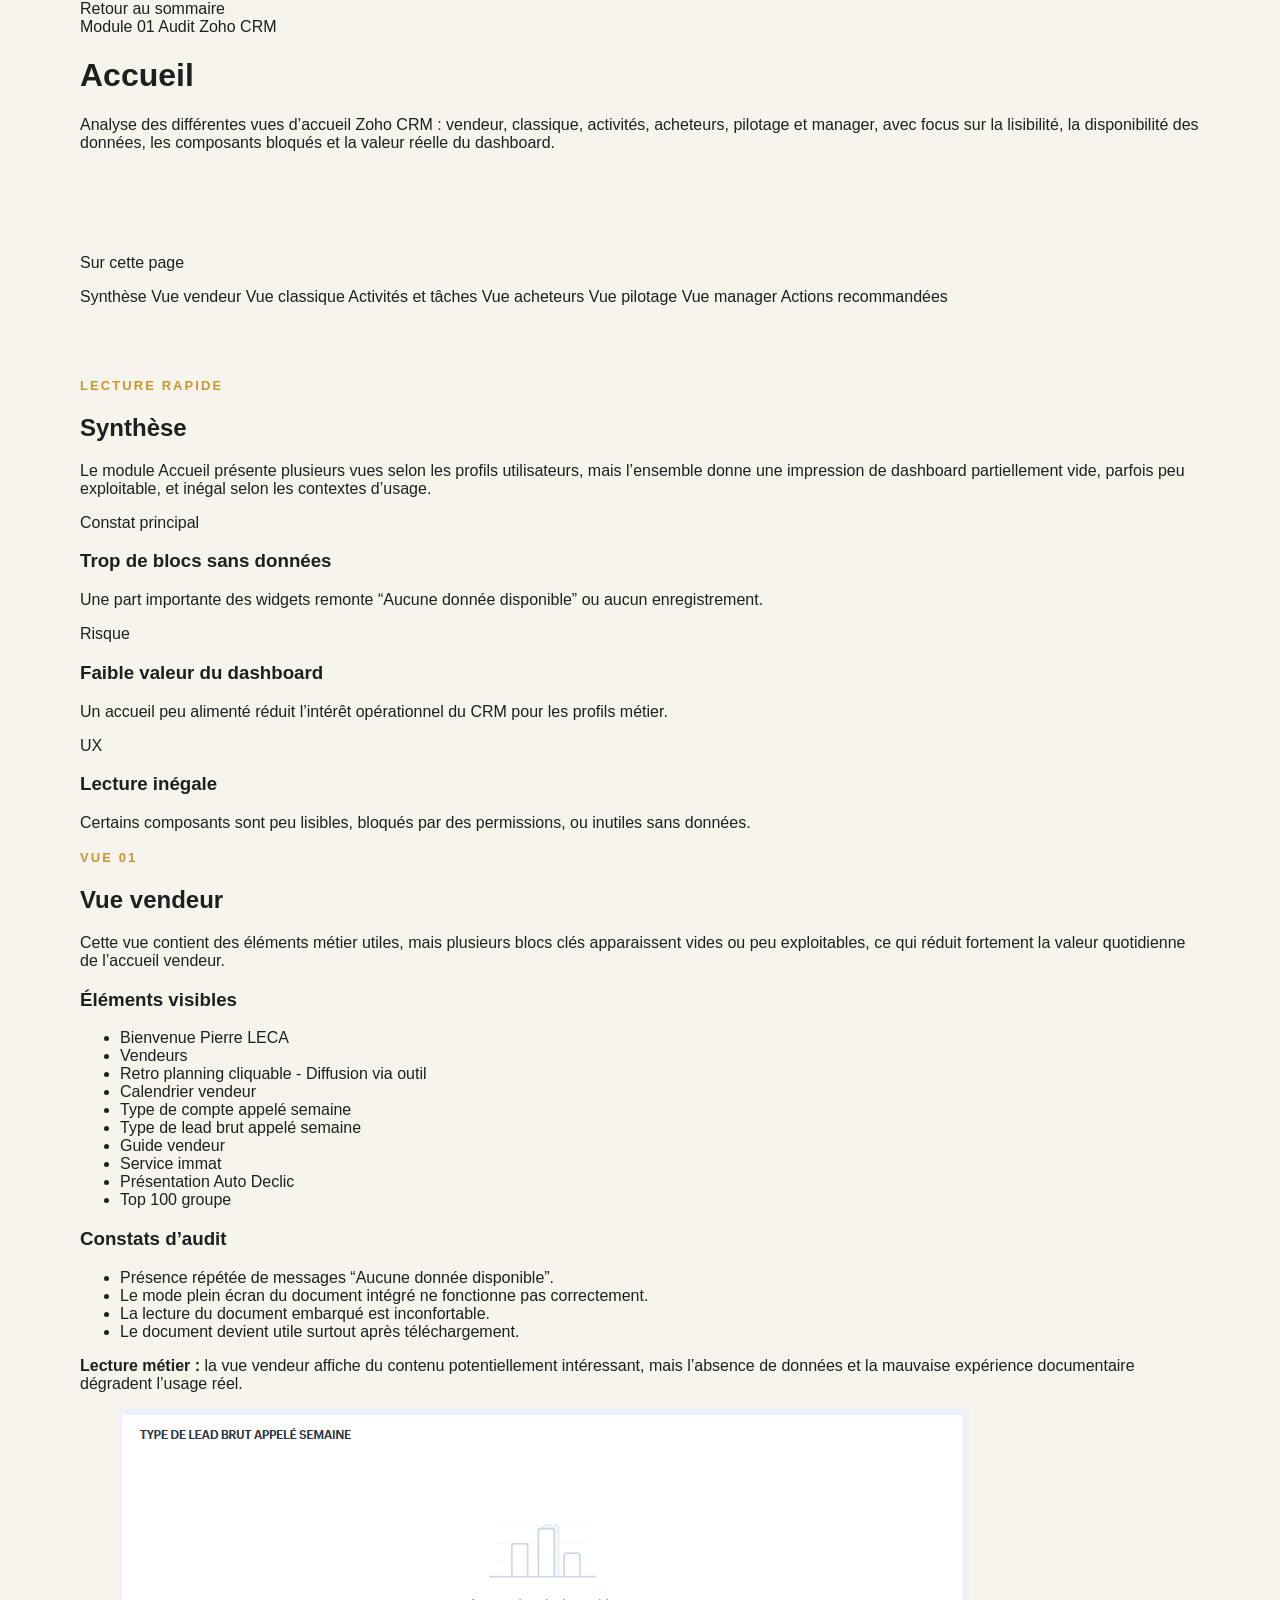
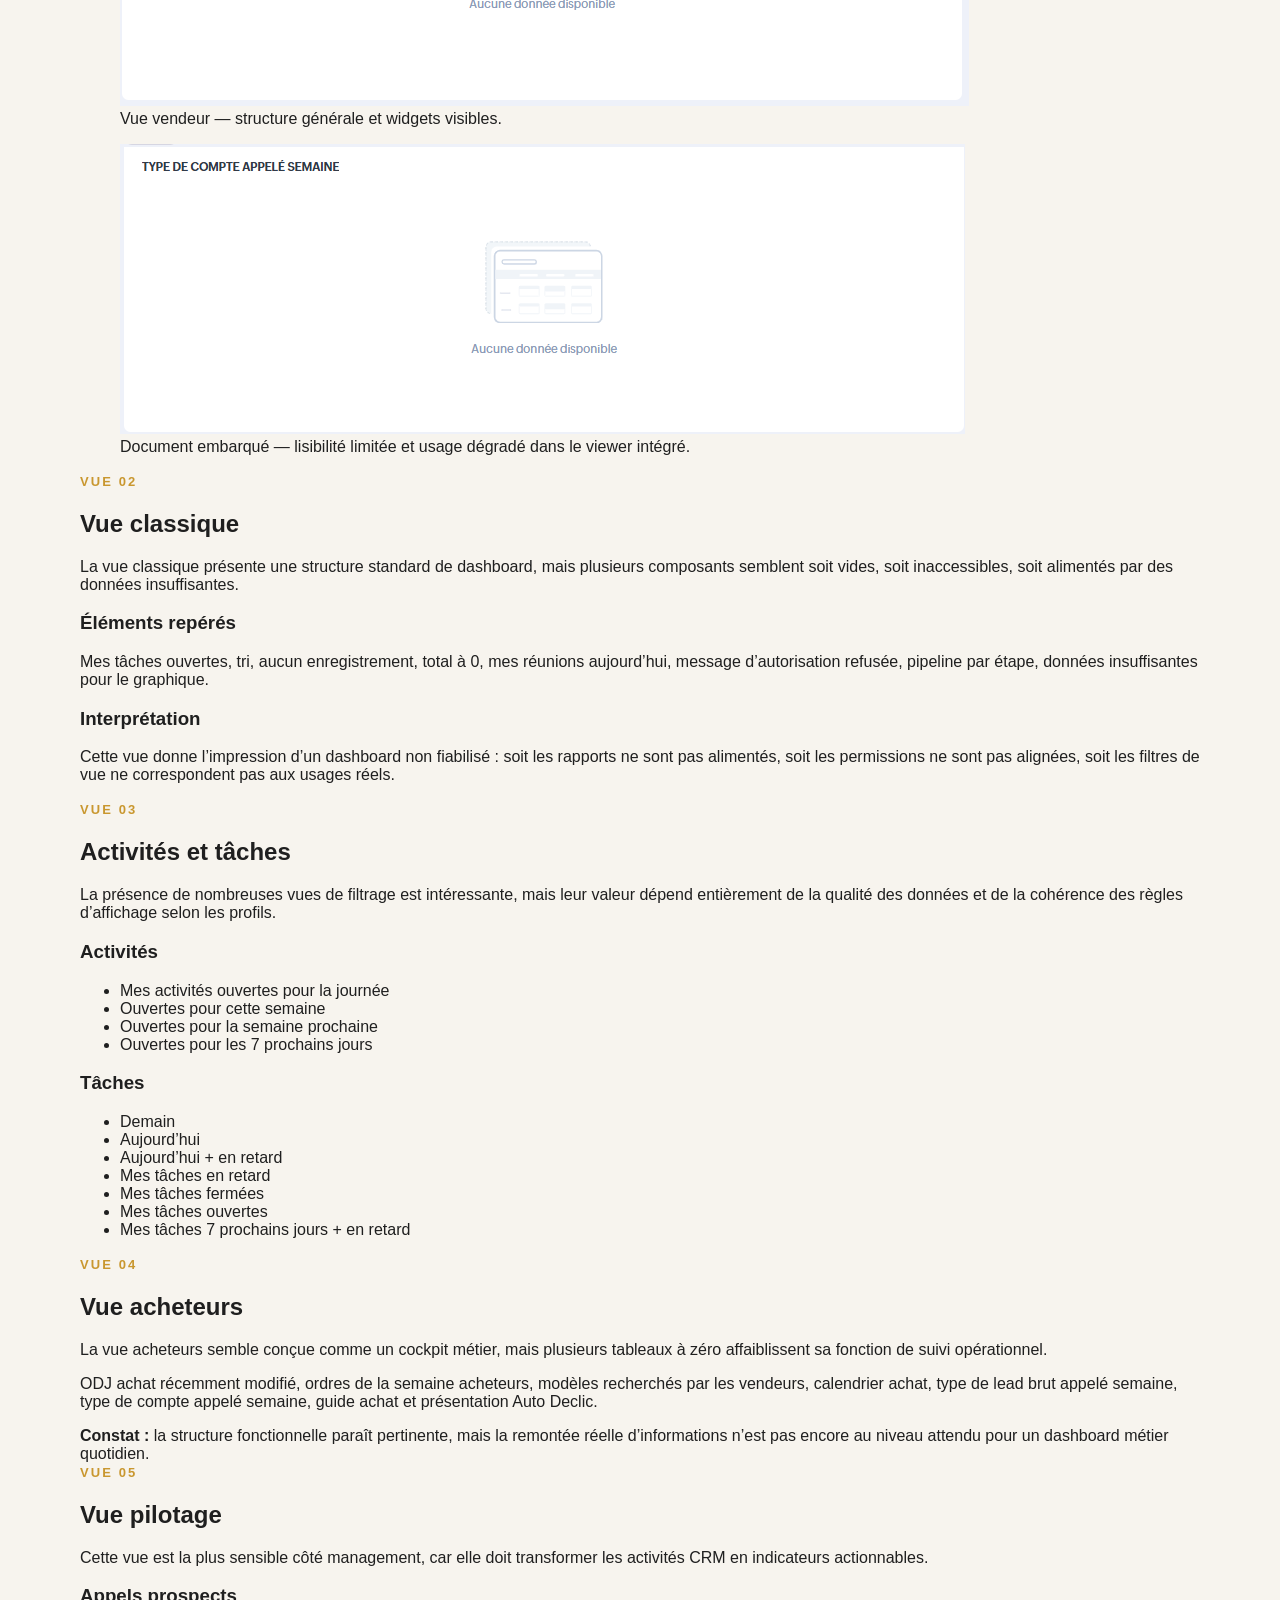
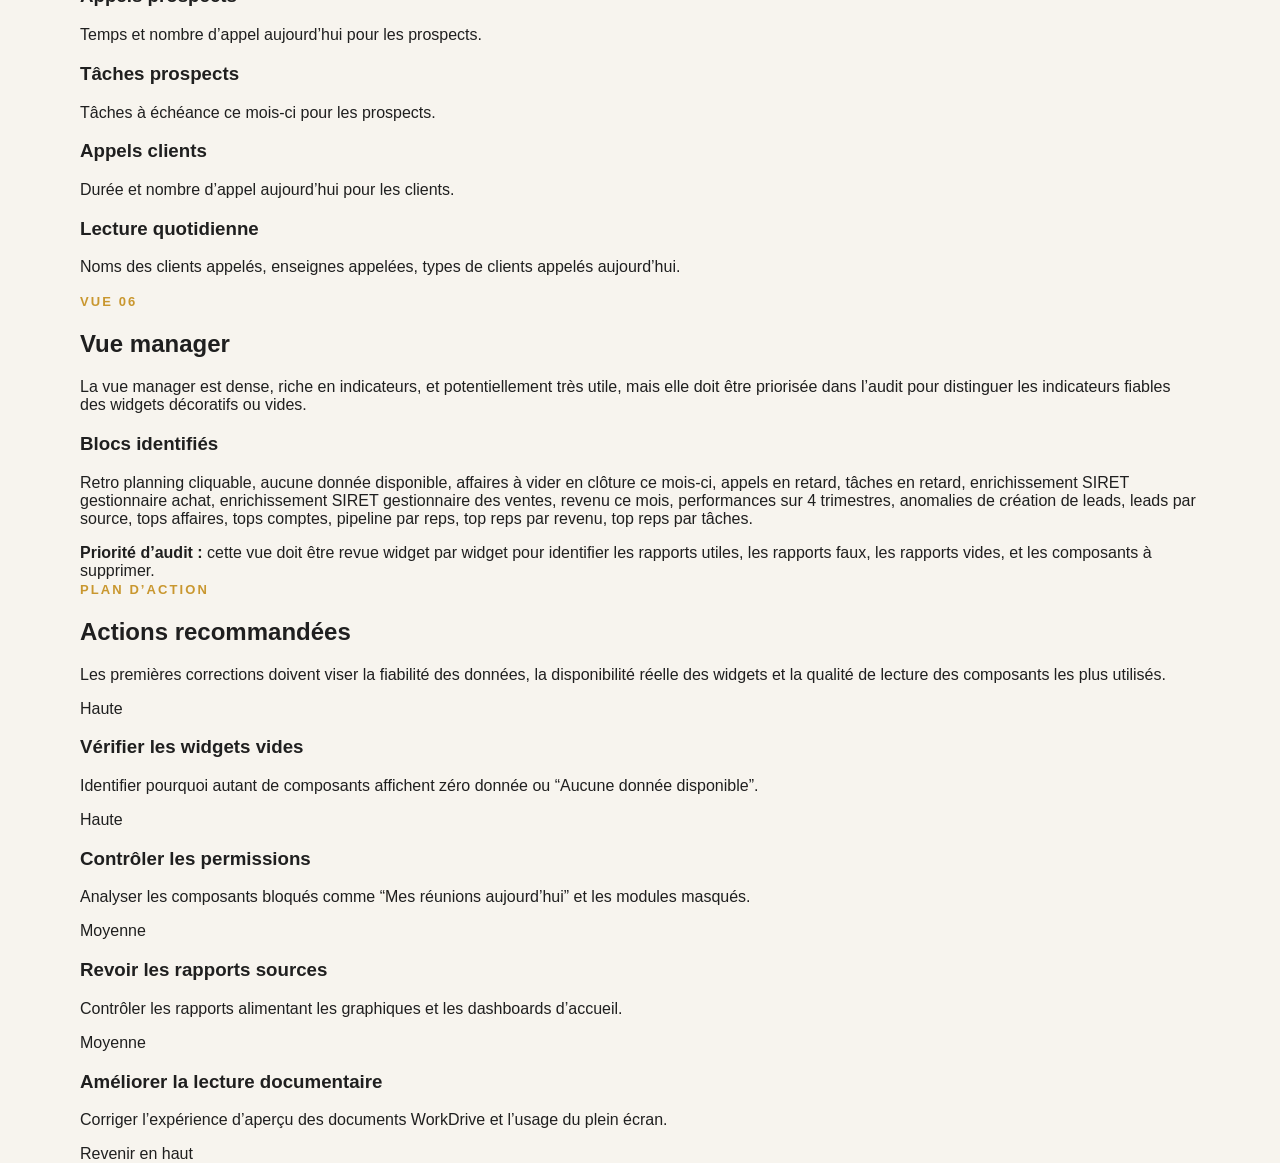
==== html/accueil.html @ df6ab7d1 "Audit-CRM AD 01-Acceuil" ====
<!DOCTYPE html>
<html lang="fr">
<head>
  <meta charset="UTF-8" />
  <meta name="viewport" content="width=device-width, initial-scale=1.0" />
  <title>Accueil - Audit CRM Auto Declic</title>

  <link rel="preconnect" href="https://fonts.googleapis.com">
  <link rel="preconnect" href="https://fonts.gstatic.com" crossorigin>
  <link href="https://fonts.googleapis.com/css2?family=Manrope:wght@400;500;600;700;800&family=Cormorant+Garamond:wght@500;600;700&display=swap" rel="stylesheet">

  <link rel="stylesheet" href="../style.css" />
</head>
<body class="page-audit">
  <header class="report-hero" id="top">
    <div class="report-hero__glow"></div>
    <div class="container report-hero__inner">
      <a class="back-pill" href="../index.html">Retour au sommaire</a>

      <div class="report-hero__meta">
        <span class="report-tag">Module 01</span>
        <span class="report-tag report-tag--soft">Audit Zoho CRM</span>
      </div>

      <h1>Accueil</h1>
      <p class="report-lead">
        Analyse des différentes vues d’accueil Zoho CRM : vendeur, classique, activités, acheteurs, pilotage et manager,
        avec focus sur la lisibilité, la disponibilité des données, les composants bloqués et la valeur réelle du dashboard.
      </p>
    </div>
  </header>

  <main class="container report-layout">
    <aside class="toc">
      <div class="toc-card">
        <p class="toc-label">Sur cette page</p>
        <nav class="toc-links">
          <a href="#synthese">Synthèse</a>
          <a href="#vendeur">Vue vendeur</a>
          <a href="#classique">Vue classique</a>
          <a href="#activites">Activités et tâches</a>
          <a href="#acheteurs">Vue acheteurs</a>
          <a href="#pilotage">Vue pilotage</a>
          <a href="#manager">Vue manager</a>
          <a href="#actions">Actions recommandées</a>
        </nav>
      </div>
    </aside>

    <section class="report-content">
      <section id="synthese" class="report-section">
        <div class="section-intro">
          <span class="section-kicker">Lecture rapide</span>
          <h2>Synthèse</h2>
          <p>
            Le module Accueil présente plusieurs vues selon les profils utilisateurs, mais l’ensemble donne une impression
            de dashboard partiellement vide, parfois peu exploitable, et inégal selon les contextes d’usage.
          </p>
        </div>

        <div class="summary-grid">
          <article class="summary-card">
            <span class="summary-card__label">Constat principal</span>
            <h3>Trop de blocs sans données</h3>
            <p>Une part importante des widgets remonte “Aucune donnée disponible” ou aucun enregistrement.</p>
          </article>

          <article class="summary-card">
            <span class="summary-card__label">Risque</span>
            <h3>Faible valeur du dashboard</h3>
            <p>Un accueil peu alimenté réduit l’intérêt opérationnel du CRM pour les profils métier.</p>
          </article>

          <article class="summary-card">
            <span class="summary-card__label">UX</span>
            <h3>Lecture inégale</h3>
            <p>Certains composants sont peu lisibles, bloqués par des permissions, ou inutiles sans données.</p>
          </article>
        </div>
      </section>

      <section id="vendeur" class="report-section">
        <div class="section-intro">
          <span class="section-kicker">Vue 01</span>
          <h2>Vue vendeur</h2>
          <p>
            Cette vue contient des éléments métier utiles, mais plusieurs blocs clés apparaissent vides ou peu exploitables,
            ce qui réduit fortement la valeur quotidienne de l’accueil vendeur.
          </p>
        </div>

        <div class="editorial-grid">
          <article class="info-card">
            <h3>Éléments visibles</h3>
            <ul class="clean-list">
              <li>Bienvenue Pierre LECA</li>
              <li>Vendeurs</li>
              <li>Retro planning cliquable - Diffusion via outil</li>
              <li>Calendrier vendeur</li>
              <li>Type de compte appelé semaine</li>
              <li>Type de lead brut appelé semaine</li>
              <li>Guide vendeur</li>
              <li>Service immat</li>
              <li>Présentation Auto Declic</li>
              <li>Top 100 groupe</li>
            </ul>
          </article>

          <article class="info-card">
            <h3>Constats d’audit</h3>
            <ul class="clean-list">
              <li>Présence répétée de messages “Aucune donnée disponible”.</li>
              <li>Le mode plein écran du document intégré ne fonctionne pas correctement.</li>
              <li>La lecture du document embarqué est inconfortable.</li>
              <li>Le document devient utile surtout après téléchargement.</li>
            </ul>
          </article>
        </div>

        <div class="insight-card insight-card--warning">
          <strong>Lecture métier :</strong> la vue vendeur affiche du contenu potentiellement intéressant,
          mais l’absence de données et la mauvaise expérience documentaire dégradent l’usage réel.
        </div>

        <div class="capture-strip">
          <figure class="capture-large">
            <img src="../images/01-accueil/1.png" alt="Capture de la vue vendeur dans l'accueil Zoho CRM" />
            <figcaption>Vue vendeur — structure générale et widgets visibles.</figcaption>
          </figure>

          <figure class="capture-large">
            <img src="../images/01-accueil/2.png" alt="Capture du guide vendeur intégré dans l'accueil Zoho CRM" />
            <figcaption>Document embarqué — lisibilité limitée et usage dégradé dans le viewer intégré.</figcaption>
          </figure>
        </div>
      </section>

      <section id="classique" class="report-section">
        <div class="section-intro">
          <span class="section-kicker">Vue 02</span>
          <h2>Vue classique</h2>
          <p>
            La vue classique présente une structure standard de dashboard, mais plusieurs composants semblent soit vides,
            soit inaccessibles, soit alimentés par des données insuffisantes.
          </p>
        </div>

        <div class="two-column-notes">
          <article class="note-panel">
            <h3>Éléments repérés</h3>
            <p>
              Mes tâches ouvertes, tri, aucun enregistrement, total à 0, mes réunions aujourd’hui,
              message d’autorisation refusée, pipeline par étape, données insuffisantes pour le graphique.
            </p>
          </article>

          <article class="note-panel">
            <h3>Interprétation</h3>
            <p>
              Cette vue donne l’impression d’un dashboard non fiabilisé : soit les rapports ne sont pas alimentés,
              soit les permissions ne sont pas alignées, soit les filtres de vue ne correspondent pas aux usages réels.
            </p>
          </article>
        </div>
      </section>

      <section id="activites" class="report-section">
        <div class="section-intro">
          <span class="section-kicker">Vue 03</span>
          <h2>Activités et tâches</h2>
          <p>
            La présence de nombreuses vues de filtrage est intéressante, mais leur valeur dépend entièrement de la qualité
            des données et de la cohérence des règles d’affichage selon les profils.
          </p>
        </div>

        <div class="editorial-grid">
          <article class="info-card">
            <h3>Activités</h3>
            <ul class="clean-list">
              <li>Mes activités ouvertes pour la journée</li>
              <li>Ouvertes pour cette semaine</li>
              <li>Ouvertes pour la semaine prochaine</li>
              <li>Ouvertes pour les 7 prochains jours</li>
            </ul>
          </article>

          <article class="info-card">
            <h3>Tâches</h3>
            <ul class="clean-list">
              <li>Demain</li>
              <li>Aujourd’hui</li>
              <li>Aujourd’hui + en retard</li>
              <li>Mes tâches en retard</li>
              <li>Mes tâches fermées</li>
              <li>Mes tâches ouvertes</li>
              <li>Mes tâches 7 prochains jours + en retard</li>
            </ul>
          </article>
        </div>
      </section>

      <section id="acheteurs" class="report-section">
        <div class="section-intro">
          <span class="section-kicker">Vue 04</span>
          <h2>Vue acheteurs</h2>
          <p>
            La vue acheteurs semble conçue comme un cockpit métier, mais plusieurs tableaux à zéro affaiblissent
            sa fonction de suivi opérationnel.
          </p>
        </div>

        <div class="quote-box">
          <p>
            ODJ achat récemment modifié, ordres de la semaine acheteurs, modèles recherchés par les vendeurs,
            calendrier achat, type de lead brut appelé semaine, type de compte appelé semaine,
            guide achat et présentation Auto Declic.
          </p>
        </div>

        <div class="insight-card">
          <strong>Constat :</strong> la structure fonctionnelle paraît pertinente, mais la remontée réelle
          d’informations n’est pas encore au niveau attendu pour un dashboard métier quotidien.
        </div>
      </section>

      <section id="pilotage" class="report-section">
        <div class="section-intro">
          <span class="section-kicker">Vue 05</span>
          <h2>Vue pilotage</h2>
          <p>
            Cette vue est la plus sensible côté management, car elle doit transformer les activités CRM en indicateurs actionnables.
          </p>
        </div>

        <div class="timeline-list">
          <div class="timeline-item">
            <h3>Appels prospects</h3>
            <p>Temps et nombre d’appel aujourd’hui pour les prospects.</p>
          </div>
          <div class="timeline-item">
            <h3>Tâches prospects</h3>
            <p>Tâches à échéance ce mois-ci pour les prospects.</p>
          </div>
          <div class="timeline-item">
            <h3>Appels clients</h3>
            <p>Durée et nombre d’appel aujourd’hui pour les clients.</p>
          </div>
          <div class="timeline-item">
            <h3>Lecture quotidienne</h3>
            <p>Noms des clients appelés, enseignes appelées, types de clients appelés aujourd’hui.</p>
          </div>
        </div>
      </section>

      <section id="manager" class="report-section">
        <div class="section-intro">
          <span class="section-kicker">Vue 06</span>
          <h2>Vue manager</h2>
          <p>
            La vue manager est dense, riche en indicateurs, et potentiellement très utile, mais elle doit être priorisée
            dans l’audit pour distinguer les indicateurs fiables des widgets décoratifs ou vides.
          </p>
        </div>

        <div class="long-card">
          <h3>Blocs identifiés</h3>
          <p>
            Retro planning cliquable, aucune donnée disponible, affaires à vider en clôture ce mois-ci, appels en retard,
            tâches en retard, enrichissement SIRET gestionnaire achat, enrichissement SIRET gestionnaire des ventes,
            revenu ce mois, performances sur 4 trimestres, anomalies de création de leads, leads par source,
            tops affaires, tops comptes, pipeline par reps, top reps par revenu, top reps par tâches.
          </p>
        </div>

        <div class="insight-card insight-card--accent">
          <strong>Priorité d’audit :</strong> cette vue doit être revue widget par widget pour identifier
          les rapports utiles, les rapports faux, les rapports vides, et les composants à supprimer.
        </div>
      </section>

      <section id="actions" class="report-section report-section--final">
        <div class="section-intro">
          <span class="section-kicker">Plan d’action</span>
          <h2>Actions recommandées</h2>
          <p>
            Les premières corrections doivent viser la fiabilité des données, la disponibilité réelle des widgets
            et la qualité de lecture des composants les plus utilisés.
          </p>
        </div>

        <div class="actions-grid">
          <article class="action-card action-card--high">
            <span class="priority-badge">Haute</span>
            <h3>Vérifier les widgets vides</h3>
            <p>Identifier pourquoi autant de composants affichent zéro donnée ou “Aucune donnée disponible”.</p>
          </article>

          <article class="action-card action-card--high">
            <span class="priority-badge">Haute</span>
            <h3>Contrôler les permissions</h3>
            <p>Analyser les composants bloqués comme “Mes réunions aujourd’hui” et les modules masqués.</p>
          </article>

          <article class="action-card action-card--medium">
            <span class="priority-badge">Moyenne</span>
            <h3>Revoir les rapports sources</h3>
            <p>Contrôler les rapports alimentant les graphiques et les dashboards d’accueil.</p>
          </article>

          <article class="action-card action-card--medium">
            <span class="priority-badge">Moyenne</span>
            <h3>Améliorer la lecture documentaire</h3>
            <p>Corriger l’expérience d’aperçu des documents WorkDrive et l’usage du plein écran.</p>
          </article>
        </div>

        <a class="back-to-top" href="#top">Revenir en haut</a>
      </section>
    </section>
  </main>
</body>
</html>
---- style.css ----
:root {
  --bg: #f7f4ee;
  --surface: #fffdf8;
  --surface-2: #f2ede4;
  --text: #1f1f1f;
  --muted: #6e6a61;
  --border: #e6dcc8;
  --primary: #e8b54b;
  --primary-dark: #c9972f;
  --shadow: 0 10px 30px rgba(0, 0, 0, 0.08);
  --radius: 20px;
}

* {
  box-sizing: border-box;
}

html {
  scroll-behavior: smooth;
}

body {
  margin: 0;
  font-family: Arial, sans-serif;
  background: var(--bg);
  color: var(--text);
}

a {
  color: inherit;
  text-decoration: none;
}

.container {
  width: min(1120px, calc(100% - 40px));
  margin: 0 auto;
}

.hero {
  position: relative;
  background: linear-gradient(135deg, #f0c35d 0%, #dfa437 100%);
  color: #fff;
  padding: 90px 0 70px;
  overflow: hidden;
}

.hero-overlay {
  position: absolute;
  inset: 0;
  background: radial-gradient(circle at top right, rgba(255,255,255,0.18), transparent 30%);
}

.hero-content {
  position: relative;
  z-index: 2;
  text-align: center;
}

.brand-logo {
  width: 120px;
  max-width: 100%;
  margin: 0 auto 20px;
}

.eyebrow {
  margin: 0 0 10px;
  font-size: 14px;
  letter-spacing: 0.18em;
  text-transform: uppercase;
  opacity: 0.9;
}

.hero h1 {
  margin: 0;
  font-size: clamp(32px, 5vw, 56px);
  line-height: 1.1;
}

.hero-text {
  max-width: 700px;
  margin: 18px auto 0;
  font-size: 18px;
  line-height: 1.7;
  color: rgba(255, 255, 255, 0.95);
}

.hero-button {
  display: inline-block;
  margin-top: 28px;
  background: #fff;
  color: #1f1f1f;
  padding: 14px 24px;
  border-radius: 999px;
  font-weight: 700;
  box-shadow: var(--shadow);
}

.toc {
  padding: 70px 0;
}

.section-heading {
  margin-bottom: 28px;
}

.section-kicker {
  margin: 0 0 8px;
  color: var(--primary-dark);
  text-transform: uppercase;
  letter-spacing: 0.16em;
  font-size: 13px;
  font-weight: 700;
}

.section-heading h2 {
  margin: 0;
  font-size: 34px;
}

.card-grid {
  display: grid;
  grid-template-columns: repeat(auto-fit, minmax(240px, 1fr));
  gap: 20px;
}

.audit-card {
  background: var(--surface);
  border: 1px solid var(--border);
  border-radius: var(--radius);
  padding: 24px;
  box-shadow: var(--shadow);
  transition: transform 0.2s ease, box-shadow 0.2s ease;
}

.audit-card:hover {
  transform: translateY(-4px);
  box-shadow: 0 18px 35px rgba(0, 0, 0, 0.1);
}

.audit-number {
  display: inline-block;
  margin-bottom: 14px;
  color: var(--primary-dark);
  font-size: 13px;
  font-weight: 700;
  letter-spacing: 0.14em;
}

.audit-card h3 {
  margin: 0 0 10px;
  font-size: 22px;
}

.audit-card p {
  margin: 0;
  color: var(--muted);
  line-height: 1.7;
}

.site-footer {
  background: #efb342;
  color: #1c1c1c;
  padding: 60px 0 50px;
  margin-top: 30px;
}

.footer-top {
  text-align: center;
  margin-bottom: 30px;
}

.footer-top h2 {
  margin: 0 0 14px;
  font-size: clamp(34px, 7vw, 72px);
  line-height: 1;
  color: rgba(255, 255, 255, 0.75);
}

.footer-slogan {
  display: flex;
  justify-content: center;
  gap: 24px;
  flex-wrap: wrap;
  font-size: 18px;
  font-weight: 700;
}

.footer-grid {
  display: grid;
  grid-template-columns: repeat(auto-fit, minmax(220px, 1fr));
  gap: 24px;
  align-items: start;
}

.footer-block {
  background: rgba(255, 255, 255, 0.2);
  padding: 22px;
  border-radius: 18px;
  backdrop-filter: blur(6px);
}

.footer-block h3 {
  margin-top: 0;
  margin-bottom: 12px;
  font-size: 22px;
}

.footer-block p {
  margin: 8px 0;
  line-height: 1.7;
}

.footer-block a:hover,
.hero-button:hover {
  opacity: 0.85;
}

@media (max-width: 640px) {
  .hero {
    padding: 70px 0 60px;
  }

  .hero-text {
    font-size: 16px;
  }

  .section-heading h2 {
    font-size: 28px;
  }
}
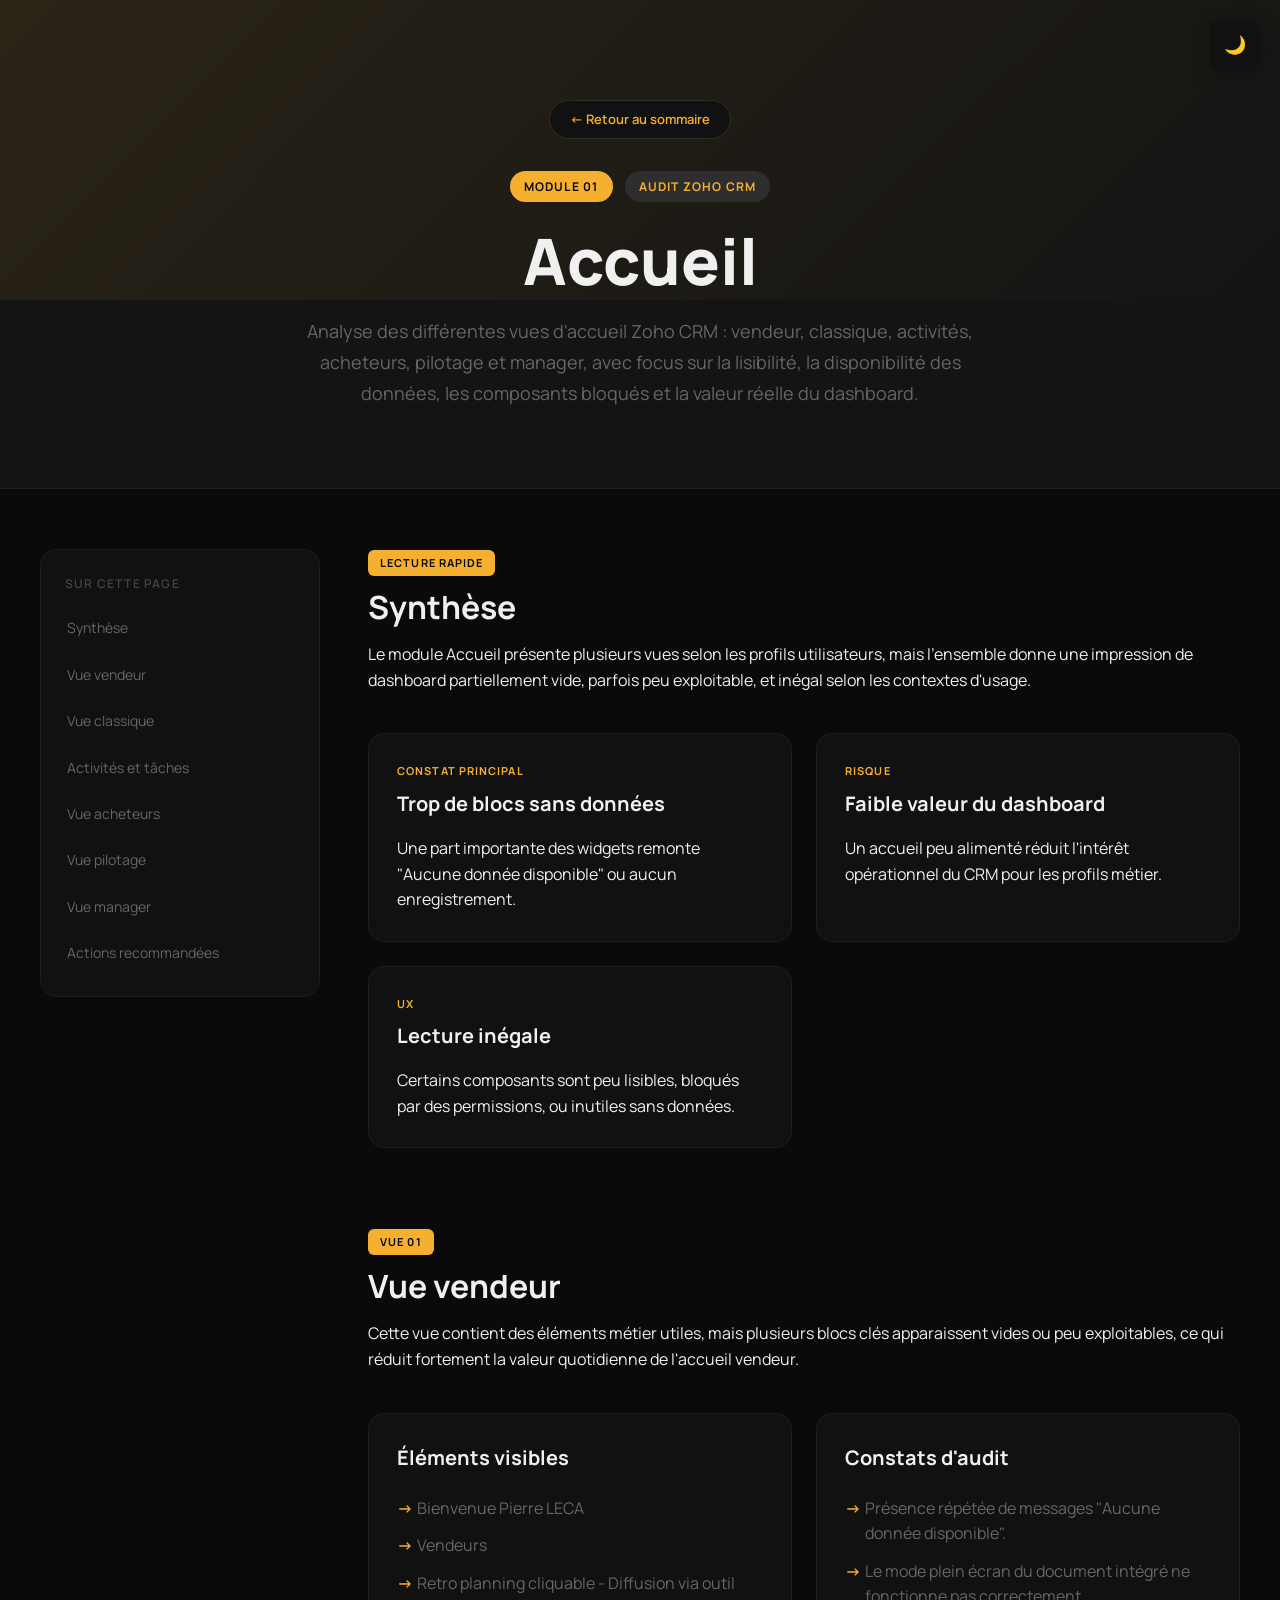
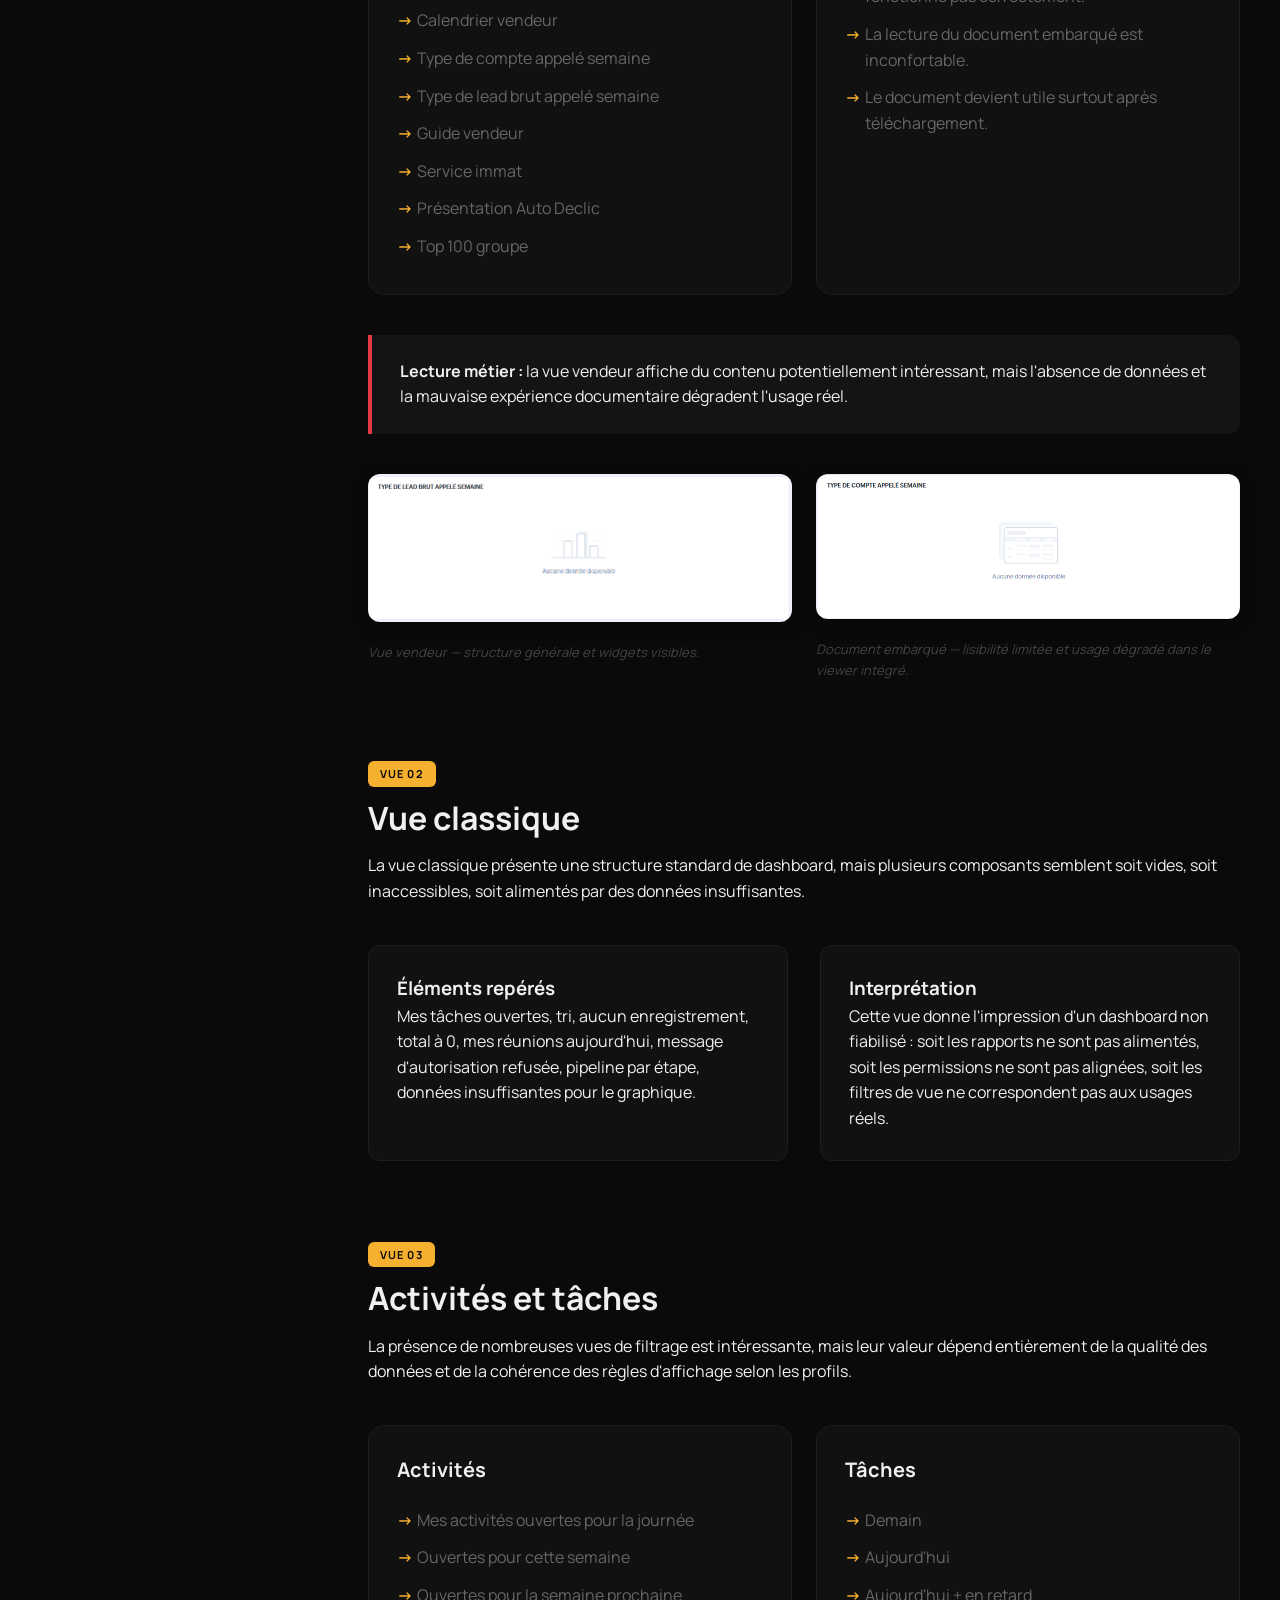
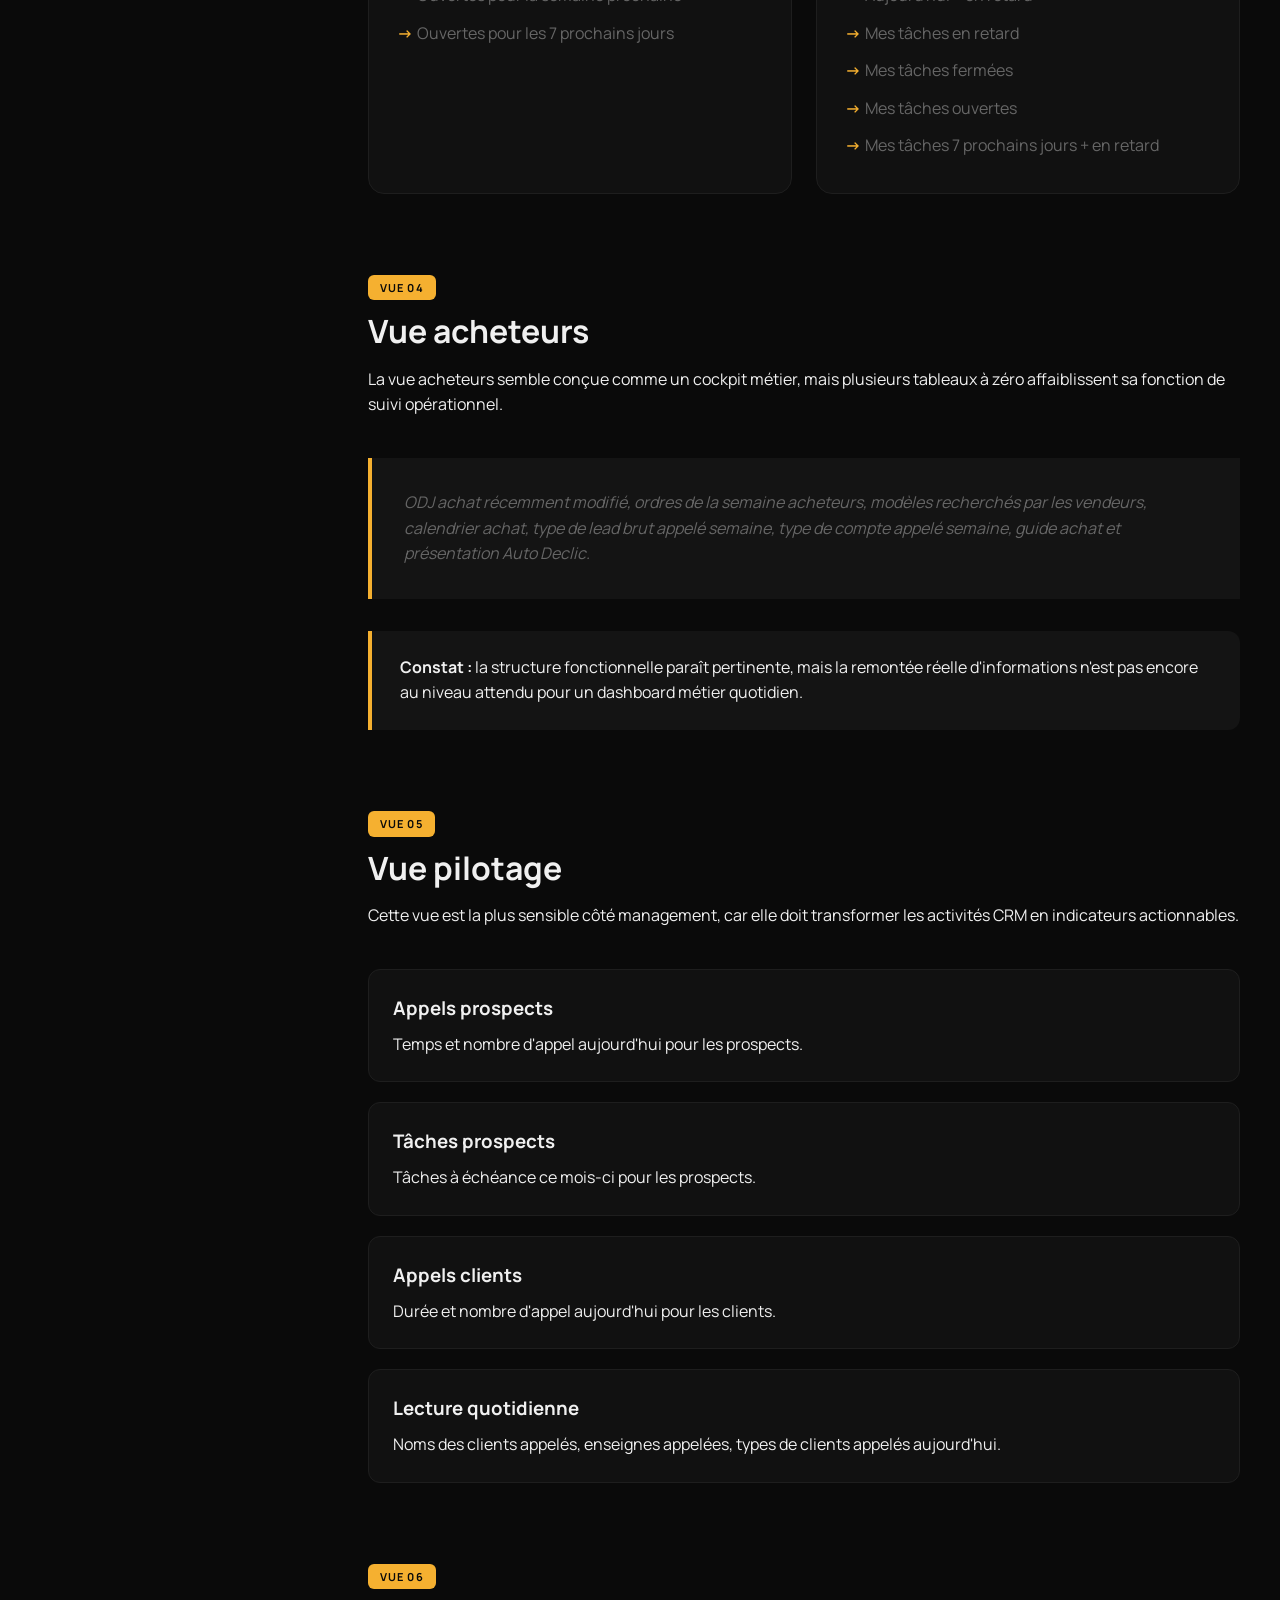
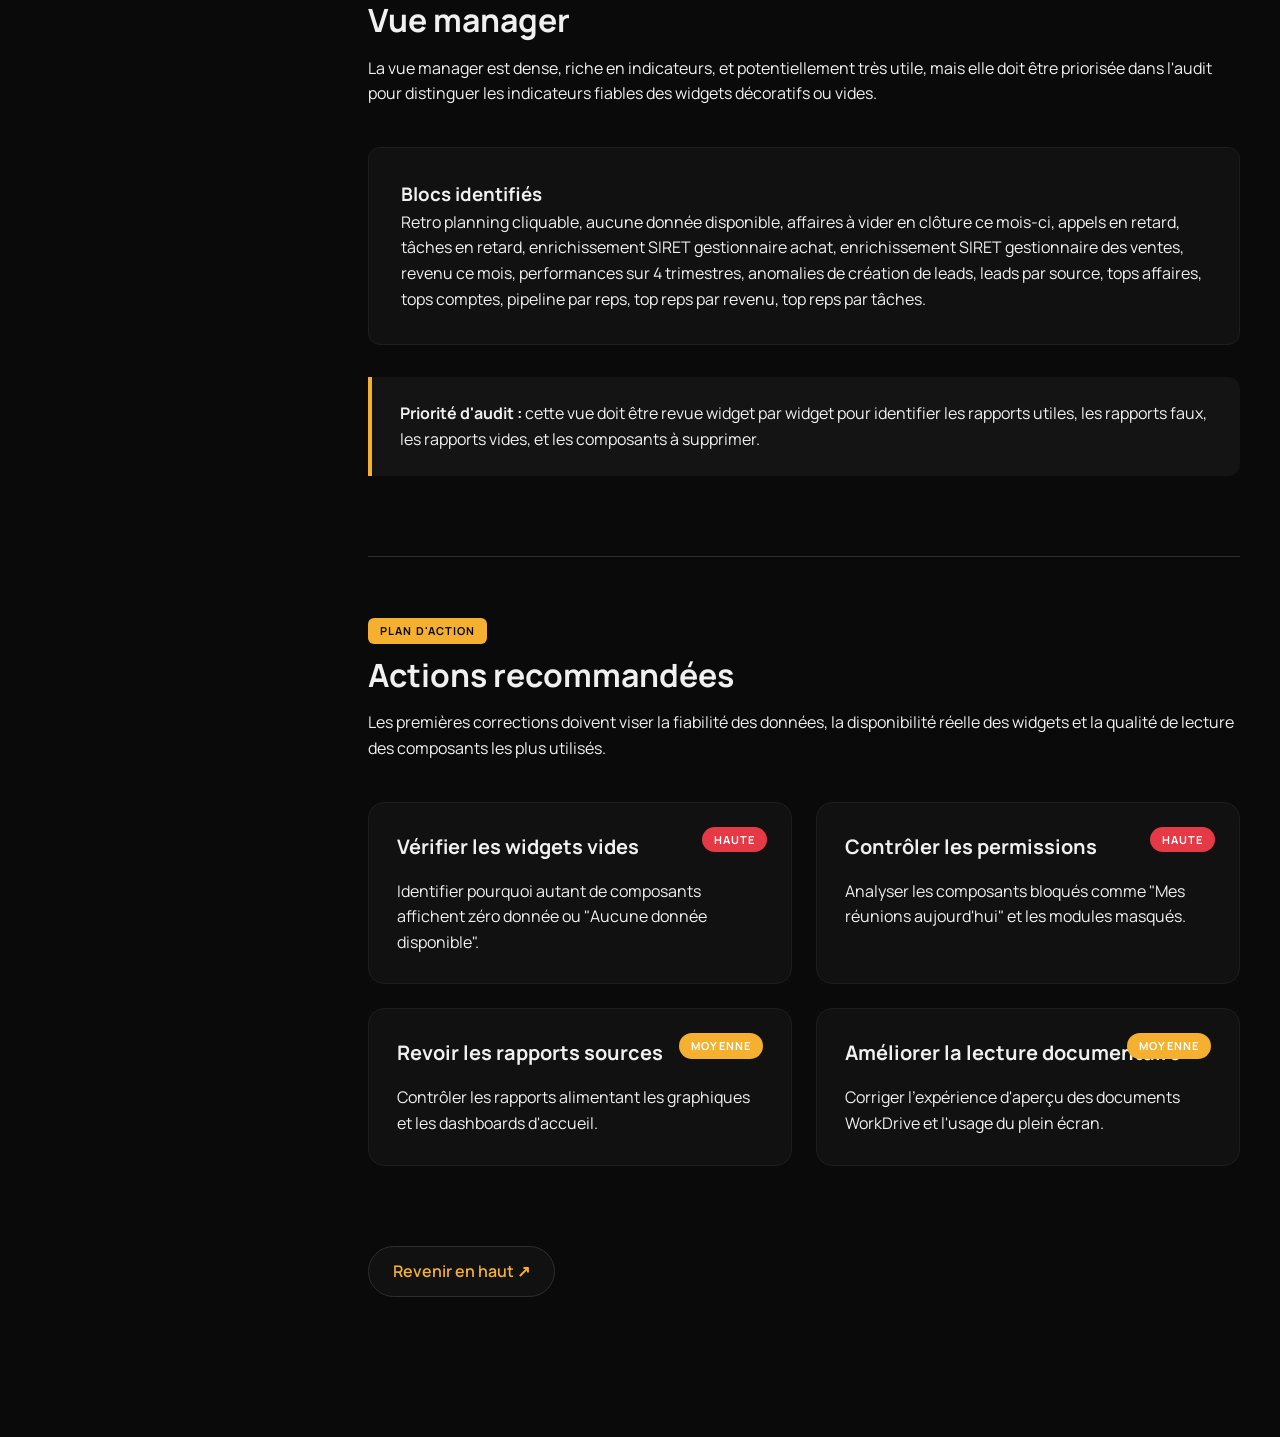
==== commit 975155c1: "Fixed the design" ====
--- a/html/accueil.html
+++ b/html/accueil.html
@@ -8,14 +8,20 @@
   <link rel="preconnect" href="https://fonts.googleapis.com">
   <link rel="preconnect" href="https://fonts.gstatic.com" crossorigin>
   <link href="https://fonts.googleapis.com/css2?family=Manrope:wght@400;500;600;700;800&family=Cormorant+Garamond:wght@500;600;700&display=swap" rel="stylesheet">
-
+  
   <link rel="stylesheet" href="../style.css" />
 </head>
-<body class="page-audit">
+<body class="theme-dark page-audit">
+  <!-- THEME TOGGLE -->
+  <button class="theme-toggle" id="themeToggle" aria-label="Changer de thème">
+    <span class="sun">☀️</span>
+    <span class="moon">🌙</span>
+  </button>
+
   <header class="report-hero" id="top">
     <div class="report-hero__glow"></div>
     <div class="container report-hero__inner">
-      <a class="back-pill" href="../index.html">Retour au sommaire</a>
+      <a class="back-pill" href="../index.html">← Retour au sommaire</a>
 
       <div class="report-hero__meta">
         <span class="report-tag">Module 01</span>
@@ -24,7 +30,7 @@
 
       <h1>Accueil</h1>
       <p class="report-lead">
-        Analyse des différentes vues d’accueil Zoho CRM : vendeur, classique, activités, acheteurs, pilotage et manager,
+        Analyse des différentes vues d'accueil Zoho CRM : vendeur, classique, activités, acheteurs, pilotage et manager,
         avec focus sur la lisibilité, la disponibilité des données, les composants bloqués et la valeur réelle du dashboard.
       </p>
     </div>
@@ -53,8 +59,8 @@
           <span class="section-kicker">Lecture rapide</span>
           <h2>Synthèse</h2>
           <p>
-            Le module Accueil présente plusieurs vues selon les profils utilisateurs, mais l’ensemble donne une impression
-            de dashboard partiellement vide, parfois peu exploitable, et inégal selon les contextes d’usage.
+            Le module Accueil présente plusieurs vues selon les profils utilisateurs, mais l'ensemble donne une impression
+            de dashboard partiellement vide, parfois peu exploitable, et inégal selon les contextes d'usage.
           </p>
         </div>
 
@@ -62,13 +68,13 @@
           <article class="summary-card">
             <span class="summary-card__label">Constat principal</span>
             <h3>Trop de blocs sans données</h3>
-            <p>Une part importante des widgets remonte “Aucune donnée disponible” ou aucun enregistrement.</p>
+            <p>Une part importante des widgets remonte "Aucune donnée disponible" ou aucun enregistrement.</p>
           </article>
 
           <article class="summary-card">
             <span class="summary-card__label">Risque</span>
             <h3>Faible valeur du dashboard</h3>
-            <p>Un accueil peu alimenté réduit l’intérêt opérationnel du CRM pour les profils métier.</p>
+            <p>Un accueil peu alimenté réduit l'intérêt opérationnel du CRM pour les profils métier.</p>
           </article>
 
           <article class="summary-card">
@@ -85,7 +91,7 @@
           <h2>Vue vendeur</h2>
           <p>
             Cette vue contient des éléments métier utiles, mais plusieurs blocs clés apparaissent vides ou peu exploitables,
-            ce qui réduit fortement la valeur quotidienne de l’accueil vendeur.
+            ce qui réduit fortement la valeur quotidienne de l'accueil vendeur.
           </p>
         </div>
 
@@ -107,9 +113,9 @@
           </article>
 
           <article class="info-card">
-            <h3>Constats d’audit</h3>
+            <h3>Constats d'audit</h3>
             <ul class="clean-list">
-              <li>Présence répétée de messages “Aucune donnée disponible”.</li>
+              <li>Présence répétée de messages "Aucune donnée disponible".</li>
               <li>Le mode plein écran du document intégré ne fonctionne pas correctement.</li>
               <li>La lecture du document embarqué est inconfortable.</li>
               <li>Le document devient utile surtout après téléchargement.</li>
@@ -119,7 +125,7 @@
 
         <div class="insight-card insight-card--warning">
           <strong>Lecture métier :</strong> la vue vendeur affiche du contenu potentiellement intéressant,
-          mais l’absence de données et la mauvaise expérience documentaire dégradent l’usage réel.
+          mais l'absence de données et la mauvaise expérience documentaire dégradent l'usage réel.
         </div>
 
         <div class="capture-strip">
@@ -149,15 +155,15 @@
           <article class="note-panel">
             <h3>Éléments repérés</h3>
             <p>
-              Mes tâches ouvertes, tri, aucun enregistrement, total à 0, mes réunions aujourd’hui,
-              message d’autorisation refusée, pipeline par étape, données insuffisantes pour le graphique.
+              Mes tâches ouvertes, tri, aucun enregistrement, total à 0, mes réunions aujourd'hui,
+              message d'autorisation refusée, pipeline par étape, données insuffisantes pour le graphique.
             </p>
           </article>
 
           <article class="note-panel">
             <h3>Interprétation</h3>
             <p>
-              Cette vue donne l’impression d’un dashboard non fiabilisé : soit les rapports ne sont pas alimentés,
+              Cette vue donne l'impression d'un dashboard non fiabilisé : soit les rapports ne sont pas alimentés,
               soit les permissions ne sont pas alignées, soit les filtres de vue ne correspondent pas aux usages réels.
             </p>
           </article>
@@ -170,7 +176,7 @@
           <h2>Activités et tâches</h2>
           <p>
             La présence de nombreuses vues de filtrage est intéressante, mais leur valeur dépend entièrement de la qualité
-            des données et de la cohérence des règles d’affichage selon les profils.
+            des données et de la cohérence des règles d'affichage selon les profils.
           </p>
         </div>
 
@@ -189,8 +195,8 @@
             <h3>Tâches</h3>
             <ul class="clean-list">
               <li>Demain</li>
-              <li>Aujourd’hui</li>
-              <li>Aujourd’hui + en retard</li>
+              <li>Aujourd'hui</li>
+              <li>Aujourd'hui + en retard</li>
               <li>Mes tâches en retard</li>
               <li>Mes tâches fermées</li>
               <li>Mes tâches ouvertes</li>
@@ -220,7 +226,7 @@
 
         <div class="insight-card">
           <strong>Constat :</strong> la structure fonctionnelle paraît pertinente, mais la remontée réelle
-          d’informations n’est pas encore au niveau attendu pour un dashboard métier quotidien.
+          d'informations n'est pas encore au niveau attendu pour un dashboard métier quotidien.
         </div>
       </section>
 
@@ -236,7 +242,7 @@
         <div class="timeline-list">
           <div class="timeline-item">
             <h3>Appels prospects</h3>
-            <p>Temps et nombre d’appel aujourd’hui pour les prospects.</p>
+            <p>Temps et nombre d'appel aujourd'hui pour les prospects.</p>
           </div>
           <div class="timeline-item">
             <h3>Tâches prospects</h3>
@@ -244,11 +250,11 @@
           </div>
           <div class="timeline-item">
             <h3>Appels clients</h3>
-            <p>Durée et nombre d’appel aujourd’hui pour les clients.</p>
+            <p>Durée et nombre d'appel aujourd'hui pour les clients.</p>
           </div>
           <div class="timeline-item">
             <h3>Lecture quotidienne</h3>
-            <p>Noms des clients appelés, enseignes appelées, types de clients appelés aujourd’hui.</p>
+            <p>Noms des clients appelés, enseignes appelées, types de clients appelés aujourd'hui.</p>
           </div>
         </div>
       </section>
@@ -259,7 +265,7 @@
           <h2>Vue manager</h2>
           <p>
             La vue manager est dense, riche en indicateurs, et potentiellement très utile, mais elle doit être priorisée
-            dans l’audit pour distinguer les indicateurs fiables des widgets décoratifs ou vides.
+            dans l'audit pour distinguer les indicateurs fiables des widgets décoratifs ou vides.
           </p>
         </div>
 
@@ -274,14 +280,14 @@
         </div>
 
         <div class="insight-card insight-card--accent">
-          <strong>Priorité d’audit :</strong> cette vue doit être revue widget par widget pour identifier
+          <strong>Priorité d'audit :</strong> cette vue doit être revue widget par widget pour identifier
           les rapports utiles, les rapports faux, les rapports vides, et les composants à supprimer.
         </div>
       </section>
 
       <section id="actions" class="report-section report-section--final">
         <div class="section-intro">
-          <span class="section-kicker">Plan d’action</span>
+          <span class="section-kicker">Plan d'action</span>
           <h2>Actions recommandées</h2>
           <p>
             Les premières corrections doivent viser la fiabilité des données, la disponibilité réelle des widgets
@@ -293,31 +299,33 @@
           <article class="action-card action-card--high">
             <span class="priority-badge">Haute</span>
             <h3>Vérifier les widgets vides</h3>
-            <p>Identifier pourquoi autant de composants affichent zéro donnée ou “Aucune donnée disponible”.</p>
+            <p>Identifier pourquoi autant de composants affichent zéro donnée ou "Aucune donnée disponible".</p>
           </article>
 
           <article class="action-card action-card--high">
             <span class="priority-badge">Haute</span>
             <h3>Contrôler les permissions</h3>
-            <p>Analyser les composants bloqués comme “Mes réunions aujourd’hui” et les modules masqués.</p>
+            <p>Analyser les composants bloqués comme "Mes réunions aujourd'hui" et les modules masqués.</p>
           </article>
 
           <article class="action-card action-card--medium">
             <span class="priority-badge">Moyenne</span>
             <h3>Revoir les rapports sources</h3>
-            <p>Contrôler les rapports alimentant les graphiques et les dashboards d’accueil.</p>
+            <p>Contrôler les rapports alimentant les graphiques et les dashboards d'accueil.</p>
           </article>
 
           <article class="action-card action-card--medium">
             <span class="priority-badge">Moyenne</span>
             <h3>Améliorer la lecture documentaire</h3>
-            <p>Corriger l’expérience d’aperçu des documents WorkDrive et l’usage du plein écran.</p>
-          </article>
-        </div>
-
-        <a class="back-to-top" href="#top">Revenir en haut</a>
+            <p>Corriger l'expérience d'aperçu des documents WorkDrive et l'usage du plein écran.</p>
+          </article>
+        </div>
+
+        <a class="back-to-top" href="#top">Revenir en haut ↗</a>
       </section>
     </section>
   </main>
+
+  <script src="../theme.js"></script>
 </body>
 </html>
--- a/style.css
+++ b/style.css
@@ -1,230 +1,927 @@
 :root {
-  --bg: #f7f4ee;
-  --surface: #fffdf8;
-  --surface-2: #f2ede4;
-  --text: #1f1f1f;
-  --muted: #6e6a61;
-  --border: #e6dcc8;
-  --primary: #e8b54b;
-  --primary-dark: #c9972f;
-  --shadow: 0 10px 30px rgba(0, 0, 0, 0.08);
-  --radius: 20px;
-}
-
-* {
-  box-sizing: border-box;
-}
-
-html {
-  scroll-behavior: smooth;
+  /* Dark Theme (défaut) */
+  --bg: #0a0a0a;
+  --surface: #111;
+  --surface-alt: #141414;
+  --text: #f0f0f0;
+  --text-muted: #666;
+  --text-dim: #444;
+  --text-faint: #333;
+  --accent: #F5B030;
+  --border: #1e1e1e;
+  --border-light: #2e2e2e;
+  --danger: #e63946;
+  --success: #28c878;
+  --purple: #818cf8;
+  --shadow: 0 4px 20px rgba(0,0,0,0.3);
+}
+
+.theme-light {
+  /* Light Theme */
+  --bg: #f6f7fb;
+  --surface: #ffffff;
+  --surface-alt: #f8f9fa;
+  --text: #111111;
+  --text-muted: #5f6368;
+  --text-dim: #8e9196;
+  --text-faint: #b1b3b8;
+  --accent: #d89400;
+  --border: #e6e8ef;
+  --border-light: #d1d5db;
+  --danger: #dc2626;
+  --success: #16a34a;
+  --purple: #7c3aed;
+  --shadow: 0 4px 20px rgba(0,0,0,0.08);
+}
+
+* { 
+  box-sizing: border-box; 
+  margin: 0; 
+  padding: 0; 
 }
 
 body {
-  margin: 0;
-  font-family: Arial, sans-serif;
+  font-family: 'Inter', sans-serif;
   background: var(--bg);
   color: var(--text);
-}
-
-a {
+  line-height: 1.6;
+  transition: all 0.3s ease;
+}
+
+.ad-root {
+  min-height: 100vh;
+}
+
+/* ── THEME TOGGLE ── */
+.theme-toggle {
+  position: fixed;
+  top: 20px;
+  right: 20px;
+  z-index: 1000;
+  width: 50px;
+  height: 50px;
+  border: none;
+  border-radius: 12px;
+  background: var(--surface);
+  color: var(--text);
+  font-size: 18px;
+  cursor: pointer;
+  display: flex;
+  align-items: center;
+  justify-content: center;
+  gap: 4px;
+  box-shadow: var(--shadow);
+  transition: all 0.3s ease;
+}
+
+.theme-toggle:hover {
+  transform: scale(1.05);
+  background: var(--accent);
+  color: var(--bg);
+}
+
+.theme-toggle .sun { display: none; }
+.theme-toggle.theme-light .sun { display: block; }
+.theme-toggle.theme-light .moon { display: none; }
+
+/* ── CONFIDENTIAL BANNER ── */
+.conf-banner {
+  background: var(--danger);
+  color: #fff;
+  text-align: center;
+  padding: 10px 16px;
+  font-size: 12px;
+  font-weight: 700;
+  letter-spacing: 0.18em;
+  text-transform: uppercase;
+}
+
+/* ── HERO ── */
+.hero {
+  background: var(--bg);
+  padding: 72px 24px 60px;
+  text-align: center;
+  border-bottom: 1px solid var(--border);
+}
+
+.logo-wrap {
+  width: 90px;
+  height: 90px;
+  /* background: var(--accent); */
+  border-radius: 22px;
+  display: flex;
+  align-items: center;
+  justify-content: center;
+  margin: 0 auto 28px;
+  position: relative;
+}
+
+.logo-dark { display: block; max-width: 70%; height: auto; }
+.logo-light { display: none; max-width: 70%; height: auto; }
+
+.theme-light .logo-dark { display: none; }
+.theme-light .logo-light { display: block; }
+
+.eyebrow-pill {
+  display: inline-block;
+  background: var(--surface-alt);
+  border: 1px solid var(--border-light);
+  color: var(--accent);
+  font-size: 11px;
+  font-weight: 700;
+  letter-spacing: 0.2em;
+  text-transform: uppercase;
+  padding: 6px 16px;
+  border-radius: 999px;
+  margin-bottom: 22px;
+}
+
+.hero h1 {
+  font-size: clamp(28px, 5vw, 52px);
+  font-weight: 900;
+  line-height: 1.05;
+  letter-spacing: -1.5px;
+  color: var(--text);
+  max-width: 700px;
+  margin: 0 auto 14px;
+}
+
+.hero h1 span { color: var(--accent); }
+
+.hero-sub {
+  font-size: 15px;
+  color: var(--text-muted);
+  max-width: 520px;
+  margin: 0 auto 36px;
+  line-height: 1.7;
+}
+
+.conf-note {
+  display: inline-flex;
+  align-items: center;
+  gap: 8px;
+  background: rgba(230, 57, 70, 0.12);
+  border: 1px solid rgba(230, 57, 70, 0.3);
+  color: var(--danger);
+  font-size: 12px;
+  font-weight: 600;
+  padding: 10px 20px;
+  border-radius: 10px;
+  margin-bottom: 42px;
+}
+
+.lock-icon {
+  width: 14px;
+  height: 14px;
+  background: var(--danger);
+  border-radius: 3px;
+  position: relative;
+  flex-shrink: 0;
+}
+
+.lock-icon::before {
+  content: '';
+  position: absolute;
+  top: -6px;
+  left: 3px;
+  width: 8px;
+  height: 7px;
+  border: 2px solid var(--danger);
+  border-radius: 4px 4px 0 0;
+}
+
+.cta-btn {
+  display: inline-block;
+  background: var(--accent);
+  color: var(--bg);
+  font-weight: 800;
+  font-size: 14px;
+  padding: 16px 32px;
+  border-radius: 12px;
+  text-decoration: none;
+  letter-spacing: 0.02em;
+  cursor: pointer;
+  border: none;
+  transition: all 0.15s ease;
+}
+
+.cta-btn:hover { 
+  opacity: 0.88;
+  transform: translateY(-1px);
+}
+
+/* ── STATS ── */
+.stats-section {
+  background: var(--surface-alt);
+  border-top: 1px solid var(--border);
+  border-bottom: 1px solid var(--border);
+  padding: 48px 24px;
+}
+
+.stats-label {
+  text-align: center;
+  font-size: 11px;
+  font-weight: 700;
+  letter-spacing: 0.2em;
+  text-transform: uppercase;
+  color: var(--text-dim);
+  margin-bottom: 32px;
+}
+
+.stats-grid {
+  display: grid;
+  grid-template-columns: repeat(auto-fit, minmax(140px, 1fr));
+  gap: 1px;
+  background: var(--border);
+  max-width: 900px;
+  margin: 0 auto;
+  border-radius: 16px;
+  overflow: hidden;
+}
+
+.stat-cell {
+  background: var(--surface);
+  padding: 28px 20px;
+  text-align: center;
+  transition: background 0.15s ease;
+}
+
+.stat-cell:hover {
+  background: var(--accent);
+  color: var(--bg);
+}
+
+.stat-num {
+  font-size: 34px;
+  font-weight: 900;
+  color: var(--accent);
+  letter-spacing: -1px;
+  line-height: 1;
+  margin-bottom: 8px;
+}
+
+.stat-desc {
+  font-size: 12px;
+  color: var(--text-muted);
+  line-height: 1.5;
+  text-transform: uppercase;
+  letter-spacing: 0.08em;
+}
+
+/* ── PITCH ── */
+.pitch-section {
+  padding: 64px 24px;
+  max-width: 860px;
+  margin: 0 auto;
+  text-align: center;
+}
+
+.pitch-section .kicker {
+  font-size: 11px;
+  font-weight: 700;
+  color: var(--accent);
+  letter-spacing: 0.2em;
+  text-transform: uppercase;
+  margin-bottom: 16px;
+}
+
+.pitch-section h2 {
+  font-size: clamp(22px, 4vw, 38px);
+  font-weight: 900;
+  color: var(--text);
+  letter-spacing: -0.8px;
+  margin-bottom: 18px;
+  line-height: 1.15;
+}
+
+.pitch-section p {
+  font-size: 15px;
+  color: var(--text-muted);
+  line-height: 1.8;
+  max-width: 640px;
+  margin: 0 auto;
+}
+
+/* ── MODULES ── */
+.modules-section {
+  padding: 0 24px 80px;
+  max-width: 1080px;
+  margin: 0 auto;
+}
+
+.modules-header {
+  margin-bottom: 28px;
+  display: flex;
+  align-items: baseline;
+  gap: 12px;
+}
+
+.modules-header h2 {
+  font-size: 22px;
+  font-weight: 800;
+  color: var(--text);
+  letter-spacing: -0.5px;
+}
+
+.modules-count {
+  font-size: 12px;
+  color: var(--text-dim);
+  font-weight: 600;
+}
+
+.card-grid {
+  display: grid;
+  grid-template-columns: repeat(auto-fill, minmax(220px, 1fr));
+  gap: 12px;
+}
+
+.m-card {
+  background: var(--surface);
+  border: 1px solid var(--border);
+  border-radius: 14px;
+  padding: 22px 20px 20px;
+  text-decoration: none;
   color: inherit;
+  transition: all 0.15s ease;
+  cursor: pointer;
+  display: block;
+}
+
+.m-card:hover {
+  border-color: var(--accent);
+  background: var(--surface-alt);
+  transform: translateY(-4px);
+  box-shadow: var(--shadow);
+}
+
+.m-card:hover .m-num { color: var(--accent); }
+
+.m-num {
+  font-size: 10px;
+  font-weight: 800;
+  letter-spacing: 0.2em;
+  color: var(--text-faint);
+  text-transform: uppercase;
+  margin-bottom: 12px;
+  transition: color 0.15s;
+}
+
+.m-card h3 {
+  font-size: 15px;
+  font-weight: 700;
+  color: var(--text);
+  margin-bottom: 8px;
+  letter-spacing: -0.2px;
+}
+
+.m-card p {
+  font-size: 12px;
+  color: var(--text-dim);
+  line-height: 1.6;
+}
+
+.m-card .tag {
+  display: inline-block;
+  margin-top: 12px;
+  font-size: 10px;
+  font-weight: 700;
+  background: rgba(245, 176, 48, 0.1);
+  color: var(--accent);
+  padding: 3px 10px;
+  border-radius: 999px;
+  text-transform: uppercase;
+  letter-spacing: 0.1em;
+}
+
+.tag-new { 
+  background: rgba(40, 200, 120, 0.1); 
+  color: var(--success); 
+}
+.tag-ext { 
+  background: rgba(99, 102, 241, 0.1); 
+  color: var(--purple); 
+}
+
+/* ── FOOTER ── */
+.site-footer {
+  background: var(--bg);
+  border-top: 1px solid var(--border);
+  padding: 56px 24px 40px;
+}
+
+.footer-inner {
+  max-width: 1080px;
+  margin: 0 auto;
+}
+
+.footer-brand {
+  margin-bottom: 48px;
+}
+
+.footer-brand-name {
+  font-size: 36px;
+  font-weight: 900;
+  color: var(--accent);
+  letter-spacing: -1px;
+  margin-bottom: 4px;
+}
+
+.footer-brand-tag {
+  font-size: 12px;
+  color: var(--text-dim);
+  letter-spacing: 0.12em;
+  text-transform: uppercase;
+}
+
+.footer-cols {
+  display: grid;
+  grid-template-columns: repeat(auto-fit, minmax(180px, 1fr));
+  gap: 40px;
+  margin-bottom: 48px;
+}
+
+.footer-col h4 {
+  font-size: 10px;
+  font-weight: 800;
+  letter-spacing: 0.2em;
+  text-transform: uppercase;
+  color: var(--text-dim);
+  margin-bottom: 16px;
+}
+
+.footer-col a, .footer-col span {
+  display: block;
+  font-size: 14px;
+  color: var(--text-muted);
   text-decoration: none;
+  line-height: 1;
+  margin-bottom: 12px;
+}
+
+.footer-col a:hover { color: var(--accent); }
+
+.footer-contact-item {
+  display: flex;
+  align-items: center;
+  gap: 10px;
+  margin-bottom: 14px;
+}
+
+.contact-dot {
+  width: 6px;
+  height: 6px;
+  background: var(--accent);
+  border-radius: 50%;
+  flex-shrink: 0;
+}
+
+.footer-bottom {
+  border-top: 1px solid var(--border-light);
+  padding-top: 24px;
+  display: flex;
+  justify-content: space-between;
+  align-items: center;
+  flex-wrap: wrap;
+  gap: 12px;
+}
+
+.footer-bottom-left {
+  font-size: 12px;
+  color: var(--text-dim);
+}
+
+.conf-badge {
+  display: inline-flex;
+  align-items: center;
+  gap: 6px;
+  font-size: 11px;
+  font-weight: 700;
+  color: var(--danger);
+  letter-spacing: 0.1em;
+  text-transform: uppercase;
+}
+
+.conf-dot { 
+  width: 6px; 
+  height: 6px; 
+  background: var(--danger); 
+  border-radius: 50%; 
+}
+
+/* RESPONSIVE */
+@media (max-width: 768px) {
+  .hero { padding: 48px 16px 40px; }
+  .pitch-section { padding: 48px 16px; }
+  .modules-section { padding: 0 16px 60px; }
+  .stats-section { padding: 32px 16px; }
+  .site-footer { padding: 40px 16px 24px; }
+  .footer-cols { grid-template-columns: 1fr; gap: 24px; }
+}
+
+/* ── PAGE AUDIT ── */
+.page-audit {
+  font-family: 'Manrope', sans-serif;
 }
 
 .container {
-  width: min(1120px, calc(100% - 40px));
+  max-width: 1200px;
   margin: 0 auto;
-}
-
-.hero {
+  padding: 0 24px;
+}
+
+.report-hero {
   position: relative;
-  background: linear-gradient(135deg, #f0c35d 0%, #dfa437 100%);
-  color: #fff;
-  padding: 90px 0 70px;
+  padding: 100px 0 80px;
+  background: var(--surface-alt);
+  border-bottom: 1px solid var(--border);
   overflow: hidden;
 }
 
-.hero-overlay {
+.report-hero__glow {
   position: absolute;
-  inset: 0;
-  background: radial-gradient(circle at top right, rgba(255,255,255,0.18), transparent 30%);
-}
-
-.hero-content {
+  top: 0;
+  left: 0;
+  right: 0;
+  height: 300px;
+  background: linear-gradient(135deg, var(--accent), transparent);
+  opacity: 0.1;
+  pointer-events: none;
+}
+
+.report-hero__inner {
   position: relative;
   z-index: 2;
+  max-width: 900px;
+  margin: 0 auto;
   text-align: center;
 }
 
-.brand-logo {
-  width: 120px;
-  max-width: 100%;
-  margin: 0 auto 20px;
-}
-
-.eyebrow {
-  margin: 0 0 10px;
-  font-size: 14px;
-  letter-spacing: 0.18em;
-  text-transform: uppercase;
-  opacity: 0.9;
-}
-
-.hero h1 {
-  margin: 0;
-  font-size: clamp(32px, 5vw, 56px);
+.back-pill {
+  display: inline-block;
+  background: var(--surface);
+  color: var(--accent);
+  padding: 8px 20px;
+  border-radius: 999px;
+  font-size: 13px;
+  font-weight: 600;
+  text-decoration: none;
+  border: 1px solid var(--border-light);
+  transition: all 0.2s ease;
+  margin-bottom: 32px;
+}
+
+.back-pill:hover {
+  background: var(--accent);
+  color: var(--bg);
+  border-color: var(--accent);
+}
+
+.report-hero__meta {
+  display: flex;
+  gap: 12px;
+  justify-content: center;
+  margin-bottom: 24px;
+  flex-wrap: wrap;
+}
+
+.report-tag {
+  background: var(--accent);
+  color: var(--bg);
+  padding: 6px 14px;
+  border-radius: 20px;
+  font-size: 12px;
+  font-weight: 700;
+  letter-spacing: 0.1em;
+  text-transform: uppercase;
+}
+
+.report-tag--soft {
+  background: var(--border-light);
+  color: var(--accent);
+}
+
+.report-hero h1 {
+  font-size: clamp(36px, 6vw, 64px);
+  font-weight: 800;
+  background: linear-gradient(135deg, var(--text), var(--text));
+  -webkit-background-clip: text;
+  -webkit-text-fill-color: transparent;
+  background-clip: text;
+  margin-bottom: 20px;
   line-height: 1.1;
 }
 
-.hero-text {
+.report-lead {
+  font-size: 18px;
+  color: var(--text-muted);
   max-width: 700px;
-  margin: 18px auto 0;
-  font-size: 18px;
+  margin: 0 auto;
   line-height: 1.7;
-  color: rgba(255, 255, 255, 0.95);
-}
-
-.hero-button {
-  display: inline-block;
-  margin-top: 28px;
-  background: #fff;
-  color: #1f1f1f;
-  padding: 14px 24px;
-  border-radius: 999px;
-  font-weight: 700;
-  box-shadow: var(--shadow);
+}
+
+.report-layout {
+  display: grid;
+  grid-template-columns: 280px 1fr;
+  gap: 48px;
+  padding: 60px 0;
+  min-height: calc(100vh - 200px);
 }
 
 .toc {
-  padding: 70px 0;
-}
-
-.section-heading {
-  margin-bottom: 28px;
-}
-
-.section-kicker {
-  margin: 0 0 8px;
-  color: var(--primary-dark);
-  text-transform: uppercase;
-  letter-spacing: 0.16em;
-  font-size: 13px;
-  font-weight: 700;
-}
-
-.section-heading h2 {
-  margin: 0;
-  font-size: 34px;
-}
-
-.card-grid {
-  display: grid;
-  grid-template-columns: repeat(auto-fit, minmax(240px, 1fr));
-  gap: 20px;
-}
-
-.audit-card {
+  position: sticky;
+  top: 20px;
+  height: fit-content;
+}
+
+.toc-card {
   background: var(--surface);
   border: 1px solid var(--border);
-  border-radius: var(--radius);
+  border-radius: 16px;
   padding: 24px;
+  backdrop-filter: blur(10px);
+}
+
+.toc-label {
+  font-size: 12px;
+  color: var(--text-dim);
+  text-transform: uppercase;
+  letter-spacing: 0.1em;
+  margin-bottom: 16px;
+  font-weight: 600;
+  display: block;
+}
+
+.toc-links {
+  display: flex;
+  flex-direction: column;
+  gap: 8px;
+}
+
+.toc-links a {
+  color: var(--text-muted);
+  text-decoration: none;
+  font-size: 14px;
+  padding: 8px 0;
+  border-left: 2px solid transparent;
+  transition: all 0.2s ease;
+}
+
+.toc-links a:hover,
+.toc-links a.active {
+  color: var(--accent);
+  border-left-color: var(--accent);
+  padding-left: 12px;
+}
+
+.report-section {
+  margin-bottom: 80px;
+}
+
+.section-intro {
+  margin-bottom: 40px;
+}
+
+.section-kicker {
+  display: inline-block;
+  background: var(--accent);
+  color: var(--bg);
+  padding: 4px 12px;
+  border-radius: 6px;
+  font-size: 11px;
+  font-weight: 700;
+  letter-spacing: 0.1em;
+  text-transform: uppercase;
+  margin-bottom: 12px;
+}
+
+.report-section h2 {
+  font-size: 32px;
+  font-weight: 700;
+  color: var(--text);
+  margin-bottom: 16px;
+  line-height: 1.2;
+}
+
+.summary-grid,
+.editorial-grid,
+.actions-grid {
+  display: grid;
+  grid-template-columns: repeat(auto-fit, minmax(300px, 1fr));
+  gap: 24px;
+  margin-bottom: 40px;
+}
+
+.info-card,
+.summary-card,
+.action-card {
+  background: var(--surface);
+  border: 1px solid var(--border);
+  border-radius: 16px;
+  padding: 28px;
+  transition: all 0.2s ease;
+}
+
+.info-card:hover,
+.summary-card:hover {
+  border-color: var(--border-light);
+  transform: translateY(-2px);
+}
+
+.summary-card__label {
+  font-size: 11px;
+  color: var(--accent);
+  font-weight: 700;
+  text-transform: uppercase;
+  letter-spacing: 0.1em;
+  display: block;
+  margin-bottom: 8px;
+}
+
+.info-card h3,
+.summary-card h3,
+.action-card h3 {
+  font-size: 20px;
+  margin-bottom: 16px;
+  color: var(--text);
+}
+
+.clean-list {
+  list-style: none;
+  padding: 0;
+}
+
+.clean-list li {
+  padding: 6px 0;
+  color: var(--text-muted);
+  position: relative;
+  padding-left: 20px;
+}
+
+.clean-list li::before {
+  content: "→";
+  position: absolute;
+  left: 0;
+  color: var(--accent);
+  font-weight: 700;
+}
+
+.insight-card {
+  background: var(--surface-alt);
+  border-left: 4px solid var(--accent);
+  padding: 24px 28px;
+  margin: 32px 0;
+  border-radius: 0 12px 12px 0;
+}
+
+.insight-card--warning {
+  border-left-color: var(--danger);
+}
+
+.insight-card--accent {
+  border-left-color: var(--accent);
+}
+
+.capture-strip {
+  display: grid;
+  grid-template-columns: repeat(auto-fit, minmax(400px, 1fr));
+  gap: 24px;
+  margin: 40px 0;
+}
+
+.capture-large img {
+  width: 100%;
+  border-radius: 12px;
   box-shadow: var(--shadow);
-  transition: transform 0.2s ease, box-shadow 0.2s ease;
-}
-
-.audit-card:hover {
-  transform: translateY(-4px);
-  box-shadow: 0 18px 35px rgba(0, 0, 0, 0.1);
-}
-
-.audit-number {
+}
+
+.capture-large figcaption {
+  font-size: 13px;
+  color: var(--text-dim);
+  margin-top: 12px;
+  font-style: italic;
+}
+
+.two-column-notes {
+  display: grid;
+  grid-template-columns: 1fr 1fr;
+  gap: 32px;
+  margin: 40px 0;
+}
+
+.note-panel {
+  background: var(--surface);
+  padding: 28px;
+  border-radius: 12px;
+  border: 1px solid var(--border);
+}
+
+.quote-box {
+  background: var(--surface-alt);
+  border-left: 4px solid var(--accent);
+  padding: 32px;
+  margin: 32px 0;
+  font-size: 16px;
+  font-style: italic;
+  color: var(--text-muted);
+}
+
+.timeline-list {
+  display: flex;
+  flex-direction: column;
+  gap: 20px;
+  margin: 32px 0;
+}
+
+.timeline-item {
+  padding: 24px;
+  background: var(--surface);
+  border-radius: 12px;
+  border: 1px solid var(--border);
+  transition: all 0.2s ease;
+}
+
+.timeline-item:hover {
+  border-color: var(--border-light);
+}
+
+.timeline-item h3 {
+  color: var(--text);
+  margin-bottom: 8px;
+}
+
+.long-card {
+  background: var(--surface);
+  border: 1px solid var(--border);
+  border-radius: 12px;
+  padding: 32px;
+  margin: 32px 0;
+}
+
+.priority-badge {
+  position: absolute;
+  top: 24px;
+  right: 24px;
+  background: var(--danger);
+  color: white;
+  padding: 4px 12px;
+  border-radius: 20px;
+  font-size: 11px;
+  font-weight: 700;
+  text-transform: uppercase;
+  letter-spacing: 0.1em;
+}
+
+.action-card {
+  position: relative;
+}
+
+.action-card--high .priority-badge { background: var(--danger); }
+.action-card--medium .priority-badge { 
+  background: var(--accent); 
+  right: 28px;
+}
+
+.action-card--high:hover { border-color: var(--danger); }
+.action-card--medium:hover { border-color: var(--accent); }
+
+.back-to-top {
   display: inline-block;
-  margin-bottom: 14px;
-  color: var(--primary-dark);
-  font-size: 13px;
-  font-weight: 700;
-  letter-spacing: 0.14em;
-}
-
-.audit-card h3 {
-  margin: 0 0 10px;
-  font-size: 22px;
-}
-
-.audit-card p {
-  margin: 0;
-  color: var(--muted);
-  line-height: 1.7;
-}
-
-.site-footer {
-  background: #efb342;
-  color: #1c1c1c;
-  padding: 60px 0 50px;
-  margin-top: 30px;
-}
-
-.footer-top {
-  text-align: center;
-  margin-bottom: 30px;
-}
-
-.footer-top h2 {
-  margin: 0 0 14px;
-  font-size: clamp(34px, 7vw, 72px);
-  line-height: 1;
-  color: rgba(255, 255, 255, 0.75);
-}
-
-.footer-slogan {
-  display: flex;
-  justify-content: center;
-  gap: 24px;
-  flex-wrap: wrap;
-  font-size: 18px;
-  font-weight: 700;
-}
-
-.footer-grid {
-  display: grid;
-  grid-template-columns: repeat(auto-fit, minmax(220px, 1fr));
-  gap: 24px;
-  align-items: start;
-}
-
-.footer-block {
-  background: rgba(255, 255, 255, 0.2);
-  padding: 22px;
-  border-radius: 18px;
-  backdrop-filter: blur(6px);
-}
-
-.footer-block h3 {
-  margin-top: 0;
-  margin-bottom: 12px;
-  font-size: 22px;
-}
-
-.footer-block p {
-  margin: 8px 0;
-  line-height: 1.7;
-}
-
-.footer-block a:hover,
-.hero-button:hover {
-  opacity: 0.85;
-}
-
-@media (max-width: 640px) {
-  .hero {
-    padding: 70px 0 60px;
-  }
-
-  .hero-text {
-    font-size: 16px;
-  }
-
-  .section-heading h2 {
-    font-size: 28px;
-  }
+  background: var(--surface);
+  color: var(--accent);
+  padding: 12px 24px;
+  border-radius: 999px;
+  text-decoration: none;
+  font-weight: 600;
+  border: 1px solid var(--border-light);
+  transition: all 0.2s ease;
+  margin-top: 40px;
+}
+
+.back-to-top:hover {
+  background: var(--accent);
+  color: var(--bg);
+  border-color: var(--accent);
+}
+
+.report-section--final {
+  border-top: 1px solid var(--border-light);
+  padding-top: 60px;
+}
+
+/* RESPONSIVE */
+@media (max-width: 1024px) {
+  .report-layout { grid-template-columns: 1fr; gap: 32px; }
+  .toc { position: static; }
+}
+
+@media (max-width: 768px) {
+  .report-hero { padding: 60px 0 40px; }
+  .summary-grid,
+  .editorial-grid,
+  .actions-grid,
+  .capture-strip,
+  .two-column-notes { grid-template-columns: 1fr; }
+  
+  .report-lead { font-size: 16px; }
+  .report-hero h1 { font-size: 36px; }
 }
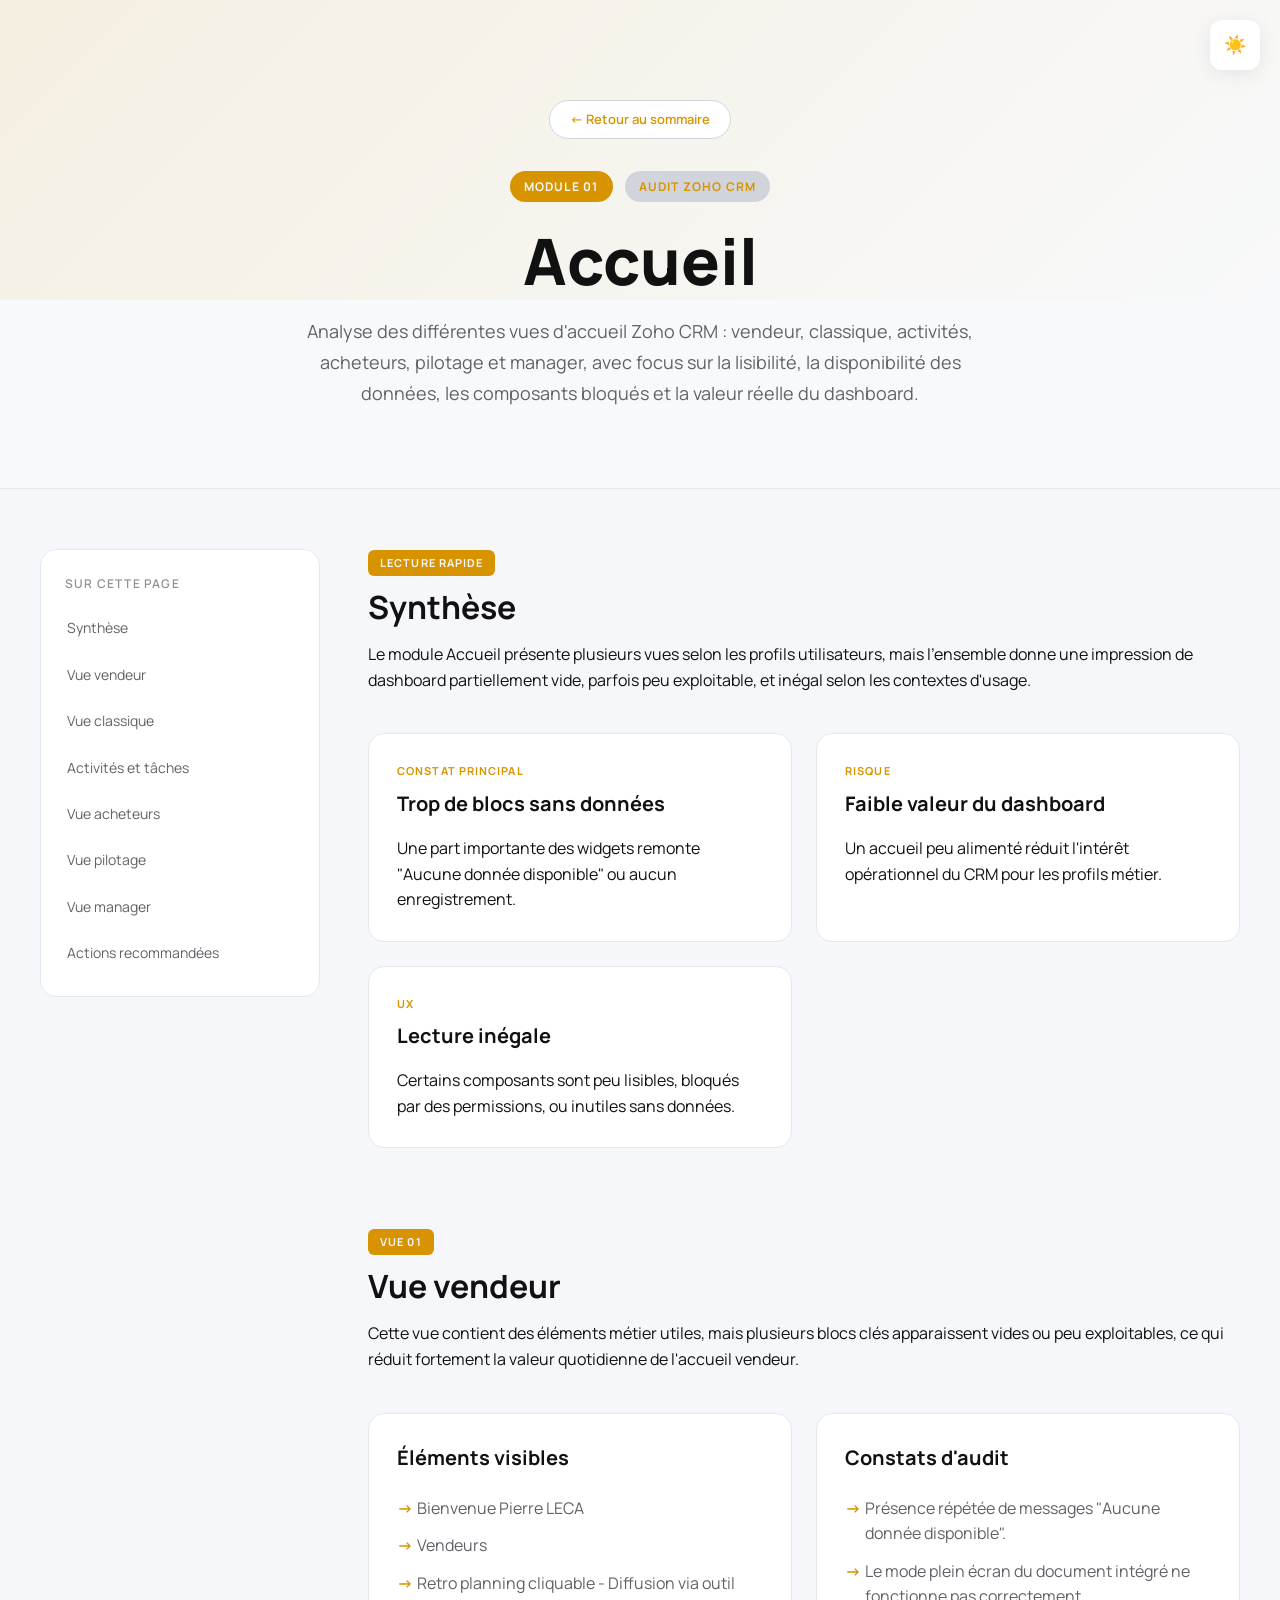
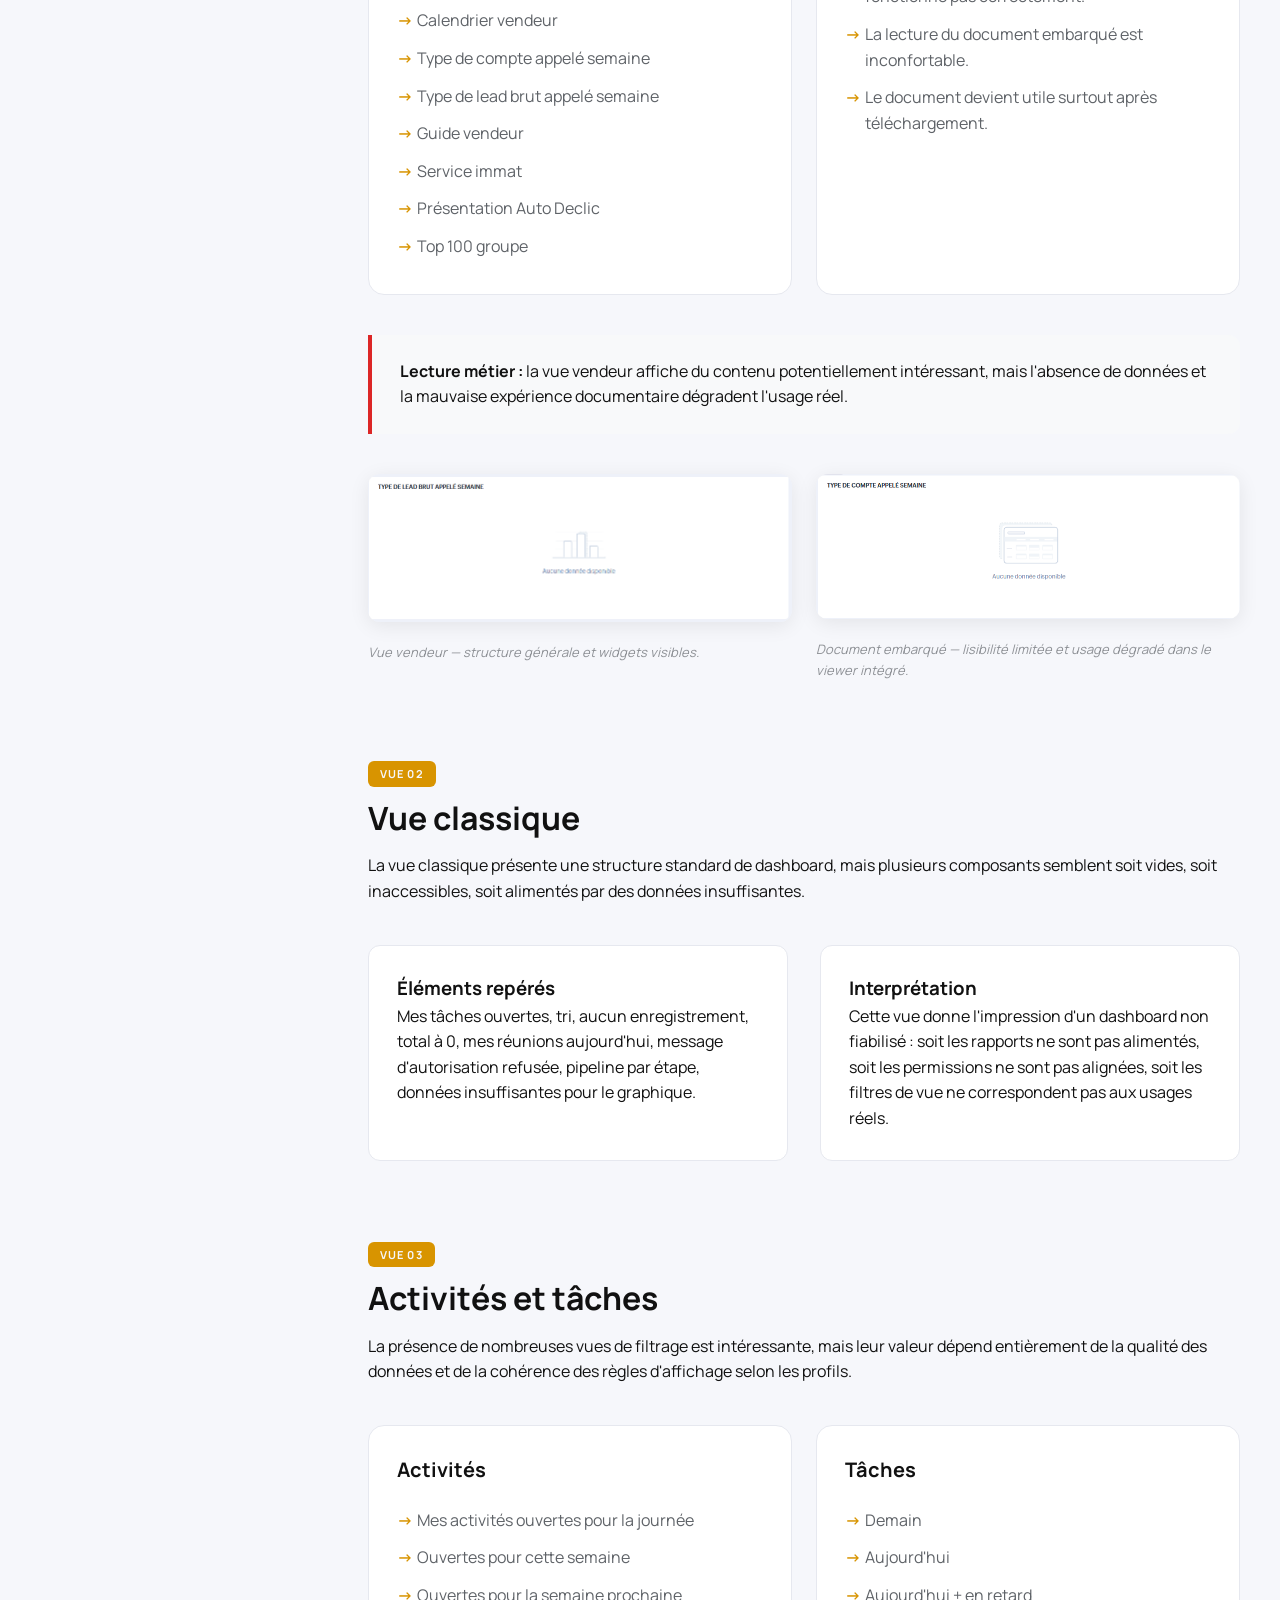
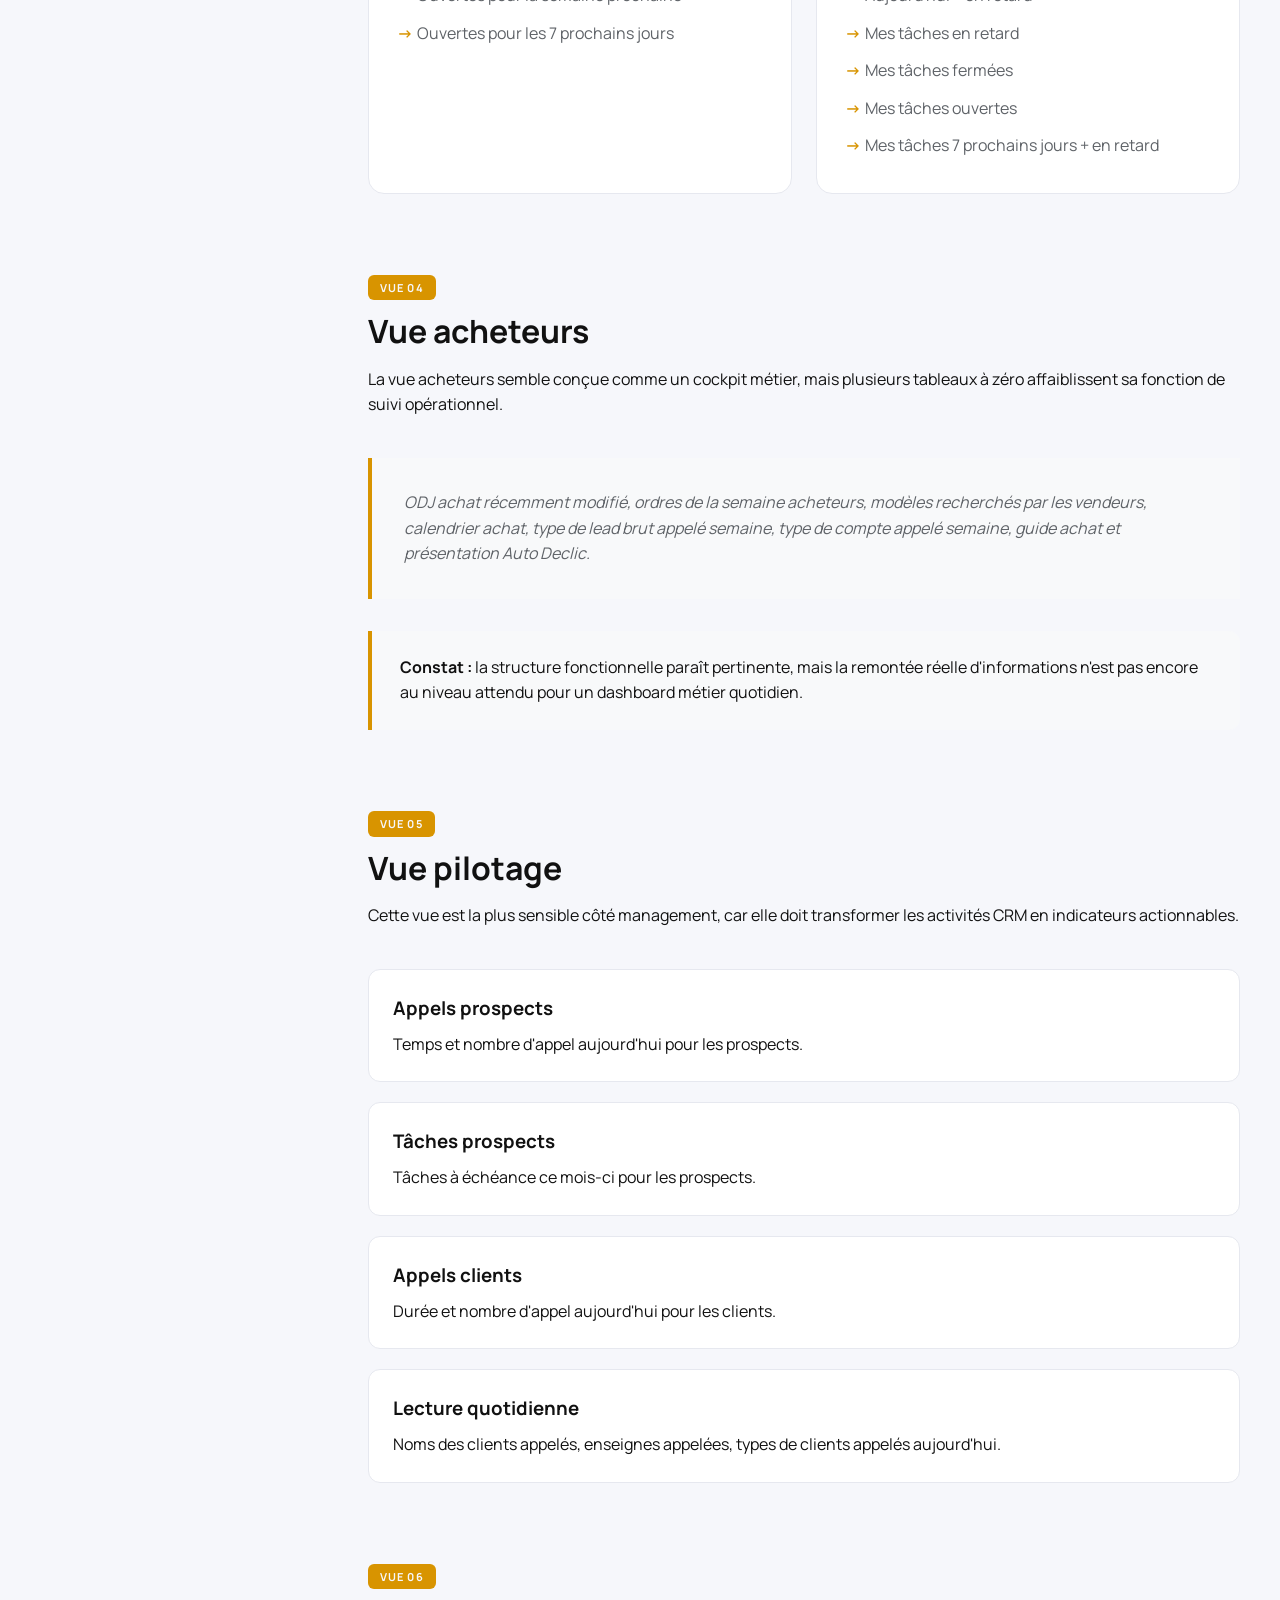
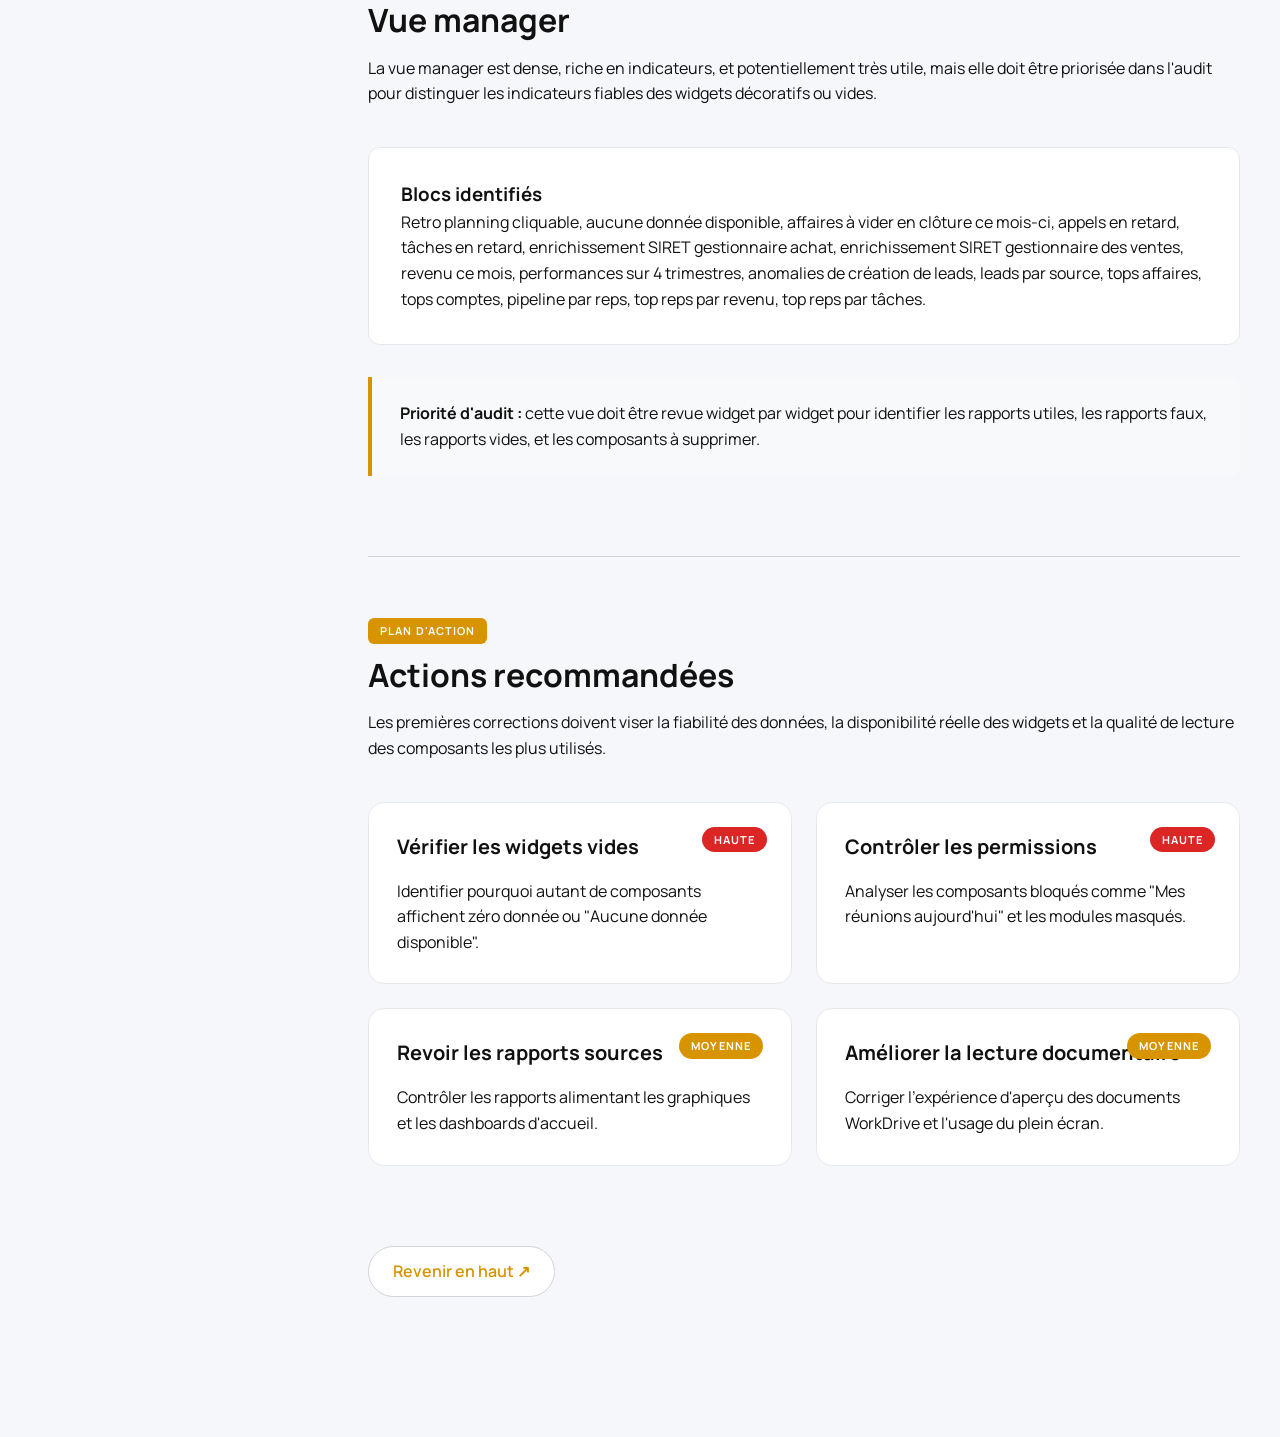
==== commit b274ef38: "Better organisation" ====
--- a/html/accueil.html
+++ b/html/accueil.html
@@ -8,7 +8,8 @@
   <link rel="preconnect" href="https://fonts.googleapis.com">
   <link rel="preconnect" href="https://fonts.gstatic.com" crossorigin>
   <link href="https://fonts.googleapis.com/css2?family=Manrope:wght@400;500;600;700;800&family=Cormorant+Garamond:wght@500;600;700&display=swap" rel="stylesheet">
-  
+  <link rel="icon" type="image/png" href="../Auto-declic-logo.png">
+  <link rel="stylesheet" href="./css/accueil.css" />
   <link rel="stylesheet" href="../style.css" />
 </head>
 <body class="theme-dark page-audit">
@@ -326,6 +327,6 @@
     </section>
   </main>
 
-  <script src="../theme.js"></script>
+  <script src="../index.js"></script>
 </body>
 </html>
